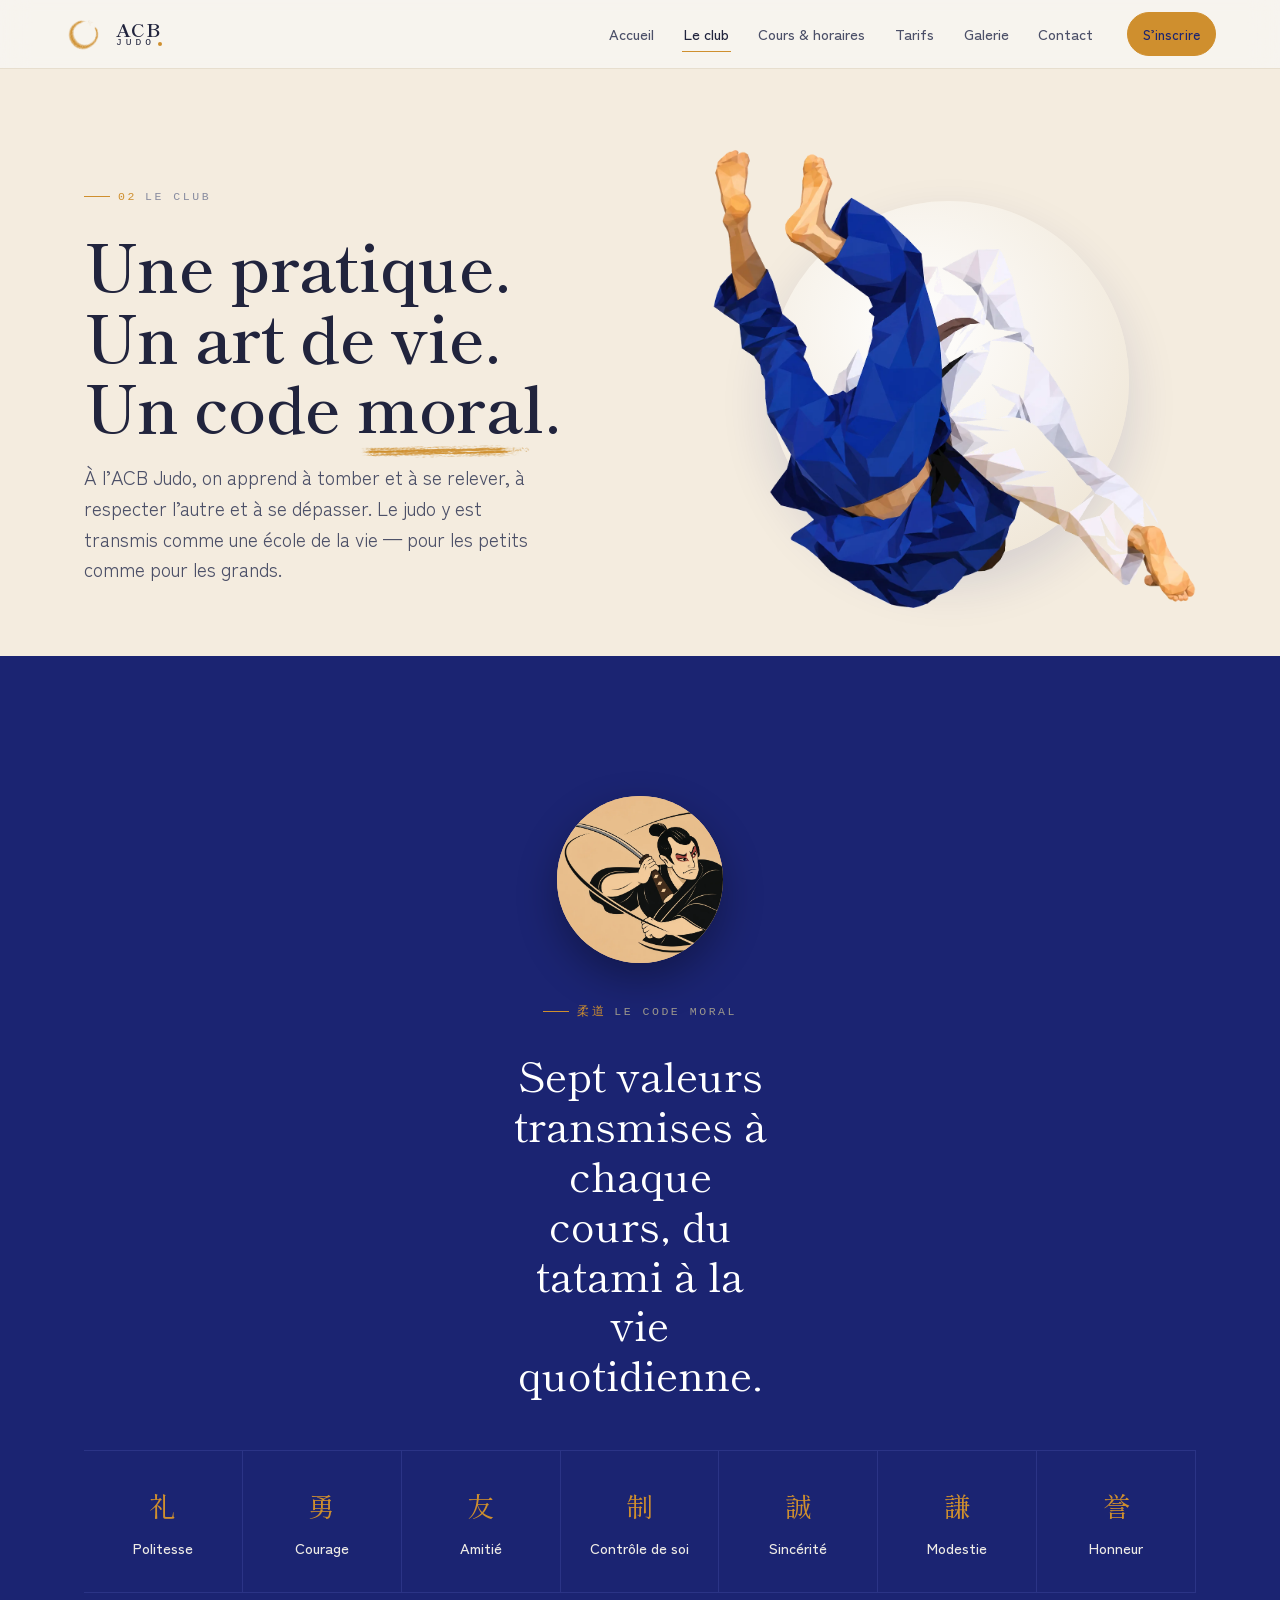
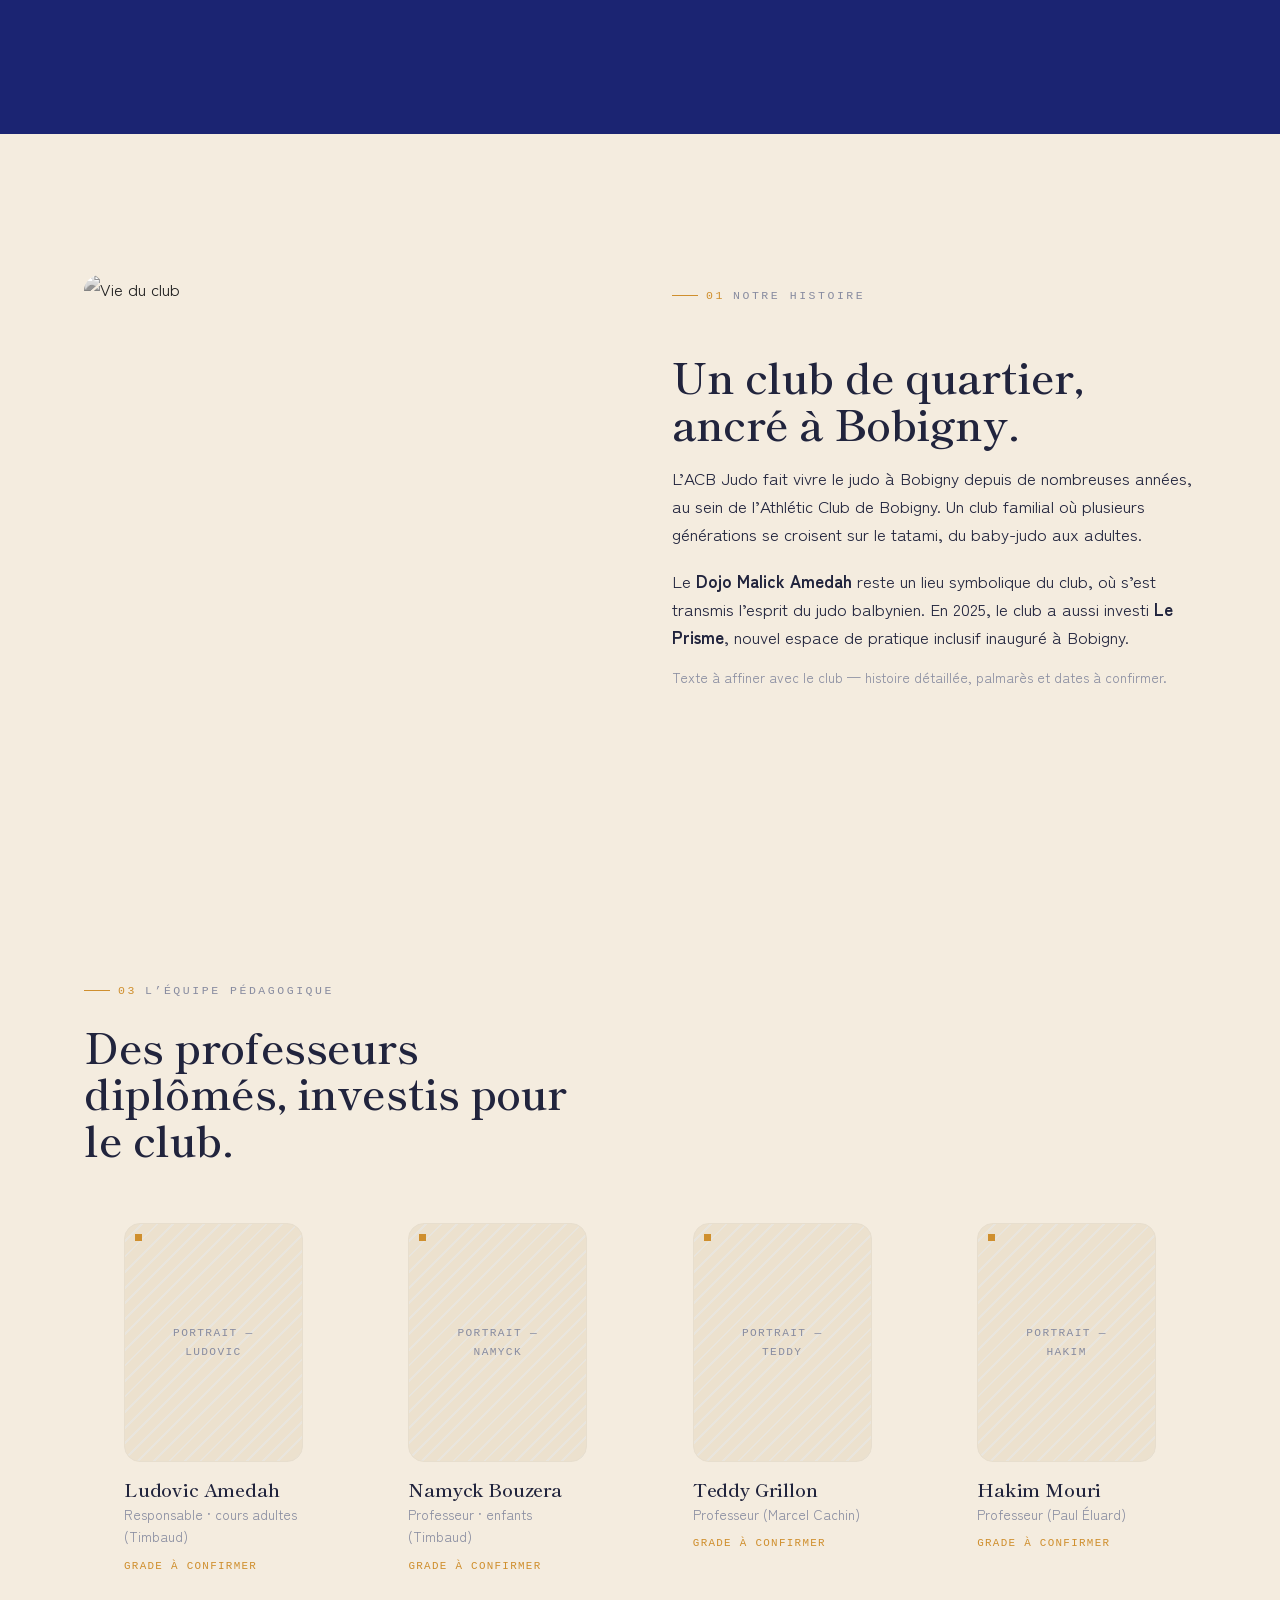
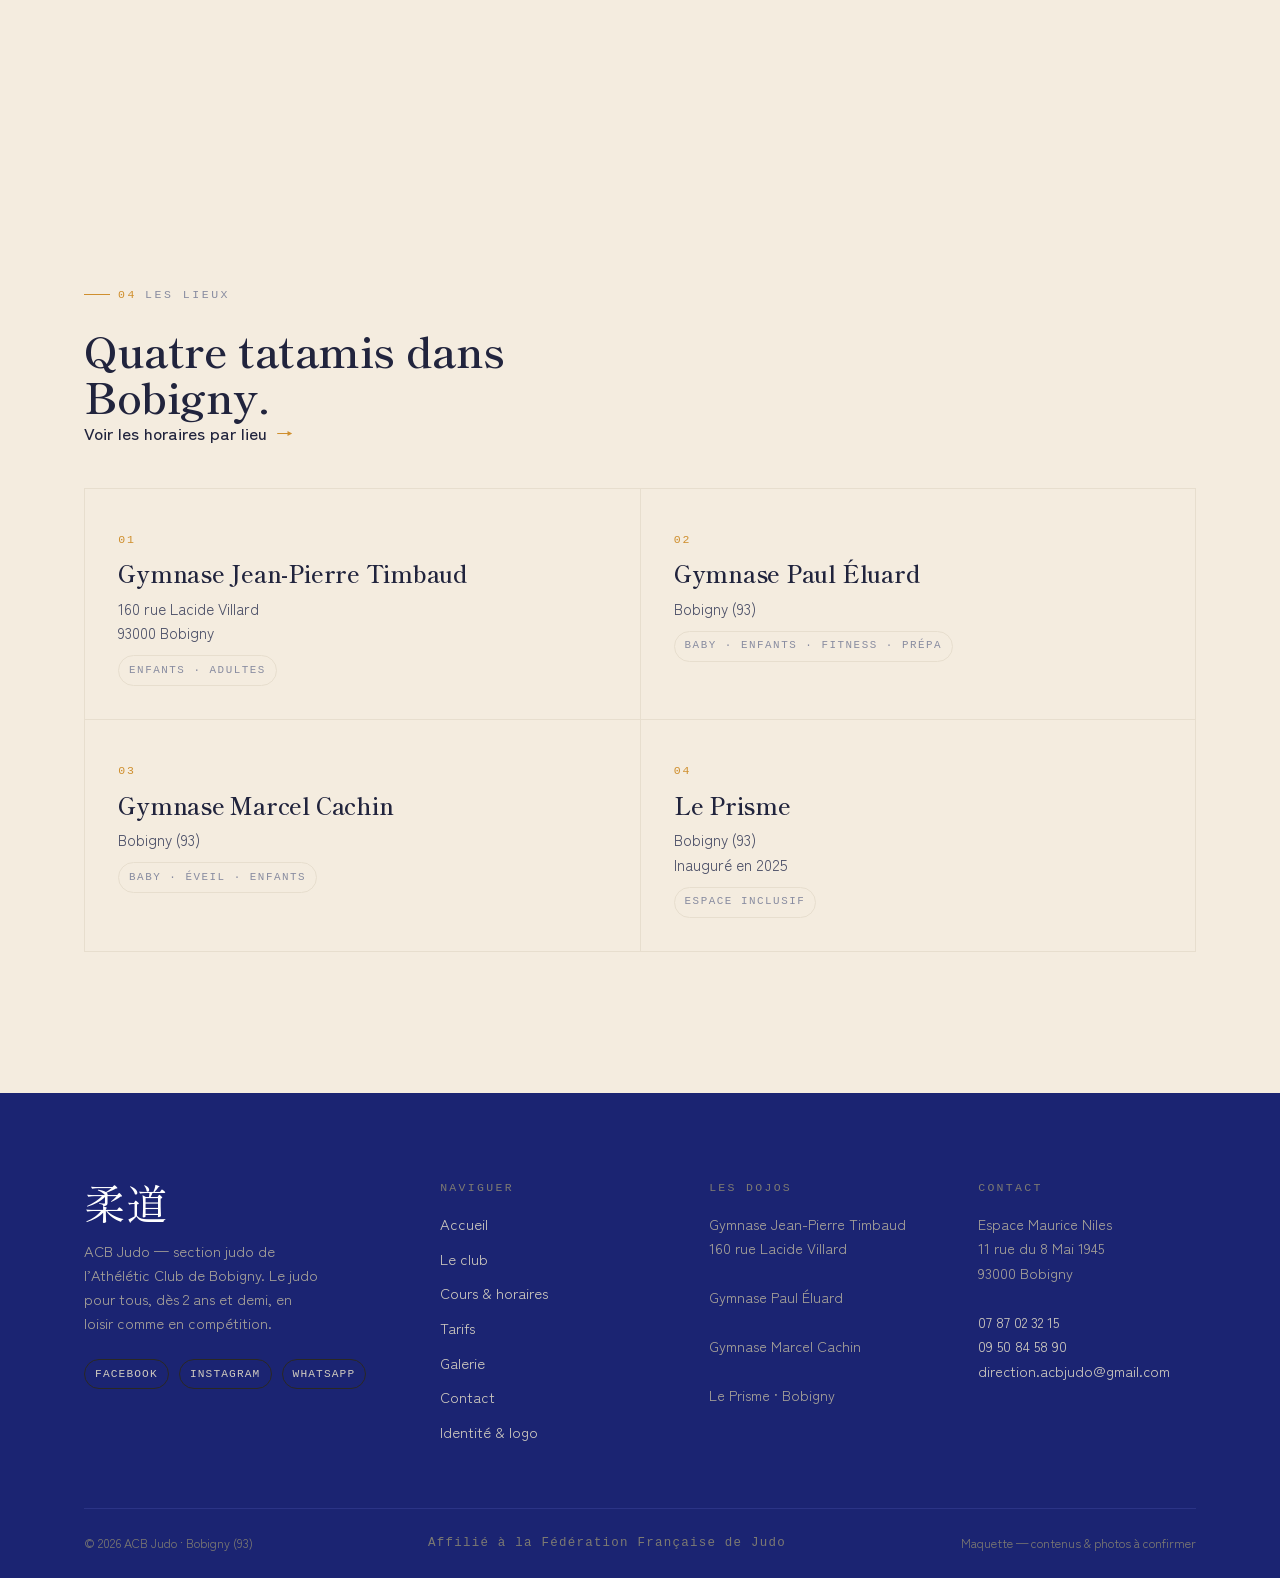
==== club.html @ 2ac94b91 "Fix zone status bar iOS (encoche) : viewport-fit=cover + safe-area insets - viewport-fit=cover sur t" ====
<!DOCTYPE html>
<html lang="fr">
<head>
<meta charset="utf-8">
<meta name="viewport" content="width=device-width, initial-scale=1, viewport-fit=cover">
<title>Le club · ACB Judo</title>
<meta name="description" content="L'ACB Judo : le code moral du judo, l'histoire du club, l'équipe pédagogique et les lieux de pratique à Bobigny.">
<link rel="canonical" href="https://acb-judo.github.io/club.html">
<meta name="robots" content="index,follow">
<meta name="theme-color" content="#f4ecdf">
<link rel="icon" href="favicon.svg" type="image/svg+xml">
<meta property="og:type" content="website">
<meta property="og:site_name" content="ACB Judo">
<meta property="og:locale" content="fr_FR">
<meta property="og:title" content="Le club · ACB Judo">
<meta property="og:description" content="L&#x27;ACB Judo : le code moral du judo, l&#x27;histoire du club, l&#x27;équipe pédagogique et les lieux de pratique à Bobigny.">
<meta property="og:url" content="https://acb-judo.github.io/club.html">
<meta property="og:image" content="https://acb-judo.github.io/og-cover.jpg">
<meta property="og:image:width" content="1200">
<meta property="og:image:height" content="630">
<meta name="twitter:card" content="summary_large_image">
<meta name="twitter:title" content="Le club · ACB Judo">
<meta name="twitter:description" content="L&#x27;ACB Judo : le code moral du judo, l&#x27;histoire du club, l&#x27;équipe pédagogique et les lieux de pratique à Bobigny.">
<meta name="twitter:image" content="https://acb-judo.github.io/og-cover.jpg">
<link rel="stylesheet" href="assets/styles.css">
<style>
.club-hero{ padding-bottom:clamp(18px,3vw,38px); }
.club-hero-inner{ display:grid; grid-template-columns:1.06fr .94fr; gap:clamp(28px,5vw,60px); align-items:center; }
.club-hero-media{ position:relative; display:flex; align-items:center; justify-content:center; min-height:clamp(250px,30vw,400px); }
.club-hero-media .kring2{ position:absolute; width:min(80%,360px); aspect-ratio:1; border-radius:50%; background:radial-gradient(circle at 42% 36%, #fff, var(--paper-deep)); box-shadow:0 22px 50px rgba(27,36,114,.14); }
.club-hero-media img{ position:relative; z-index:1; width:min(112%,540px); height:auto; animation:polyFloat 8s ease-in-out infinite; }
@keyframes polyFloat{ 0%,100%{ transform:translateY(0) rotate(0deg); } 50%{ transform:translateY(-10px) rotate(1.5deg); } }
.histo-img{ width:100%; aspect-ratio:4/3; object-fit:cover; border-radius:var(--r); filter:grayscale(1) contrast(1.04); }
.moral-head{ text-align:center; max-width:30ch; margin:0 auto clamp(34px,4vw,56px); }
.samurai-medal{ display:block; width:clamp(120px,13vw,168px); aspect-ratio:1; margin:0 auto clamp(18px,2.4vw,28px); border-radius:50%; overflow:hidden; background:#e8bd8b; box-shadow:0 16px 40px rgba(0,0,0,.32), inset 0 0 0 1px rgba(255,255,255,.12); }
.samurai-medal img{ width:138%; max-width:138%; height:100%; object-fit:cover; object-position:48% 30%; }
.moral-head .big{ font-family:var(--serif); font-size:clamp(1.6rem,3.4vw,2.6rem); line-height:1.2; }
.histoire{ display:grid; grid-template-columns:1fr 1fr; gap:clamp(30px,5vw,72px); align-items:start; }
.histoire .ph{ aspect-ratio:4/3; }
.lieux{ display:grid; grid-template-columns:repeat(2,1fr); gap:0; border-top:1px solid var(--line); border-left:1px solid var(--line); }
.lieu{ padding:clamp(24px,2.6vw,40px); border-right:1px solid var(--line); border-bottom:1px solid var(--line); }
.lieu .lnum{ font-family:var(--mono); font-size:.72rem; letter-spacing:.16em; color:var(--red); }
.lieu h3{ font-size:1.45rem; margin-top:.5em; }
.lieu address{ font-style:normal; color:var(--ink-2); font-size:.95rem; margin-top:.6em; line-height:1.6; }
.lieu .tag{ margin-top:1em; }
.prof-bio .ph{ aspect-ratio:3/4; }
@media (max-width:760px){ .histoire{ grid-template-columns:1fr; } .lieux{ grid-template-columns:1fr; } .club-hero-inner{ grid-template-columns:1fr; } .club-hero-media{ order:-1; min-height:240px; } }
</style>
</head>
<body data-page="club">

<header class="page-hero club-hero">
  <div class="wrap club-hero-inner">
    <div class="club-hero-copy">
      <span class="label reveal"><span class="num">02</span> Le club</span>
      <h1 class="ttl reveal d1">Une pratique.<br>Un art de vie.<br>Un code <span class="brush-word">moral<img class="ubrush" src="assets/brush-gold.webp" alt="" aria-hidden="true"></span>.</h1>
      <p class="intro lead reveal d2">À l’ACB Judo, on apprend à tomber et à se relever, à respecter l’autre et à se dépasser. Le judo y est transmis comme une école de la vie — pour les petits comme pour les grands.</p>
    </div>
    <div class="club-hero-media reveal d2">
      <span class="kring2"></span>
      <img src="assets/poly-throw.webp" alt="Judokas illustrés — style low-poly">
    </div>
  </div>
</header>

<!-- CODE MORAL -->
<section class="section band-dark">
  <div class="wrap">
    <div class="moral-head reveal">
      <span class="samurai-medal" aria-hidden="true"><img src="assets/samurai.webp" alt=""></span>
      <span class="label" style="color:#9b968c;justify-content:center"><span class="num">柔道</span> Le code moral</span>
      <p class="big" style="margin-top:.7em;color:#fff">Sept valeurs transmises à chaque cours, du tatami à la vie quotidienne.</p>
    </div>
    <div class="moral reveal d1" style="border-color:#2b3486">
      <div class="m" style="border-color:#2b3486"><div class="jp">礼</div><div class="fr" style="color:#efece6">Politesse</div></div>
      <div class="m" style="border-color:#2b3486"><div class="jp">勇</div><div class="fr" style="color:#efece6">Courage</div></div>
      <div class="m" style="border-color:#2b3486"><div class="jp">友</div><div class="fr" style="color:#efece6">Amitié</div></div>
      <div class="m" style="border-color:#2b3486"><div class="jp">制</div><div class="fr" style="color:#efece6">Contrôle de soi</div></div>
      <div class="m" style="border-color:#2b3486"><div class="jp">誠</div><div class="fr" style="color:#efece6">Sincérité</div></div>
      <div class="m" style="border-color:#2b3486"><div class="jp">謙</div><div class="fr" style="color:#efece6">Modestie</div></div>
      <div class="m" style="border-color:#2b3486"><div class="jp">誉</div><div class="fr" style="color:#efece6">Honneur</div></div>
    </div>
  </div>
</section>

<!-- HISTOIRE -->
<section class="section wrap">
  <div class="histoire">
    <figure class="reveal" style="margin:0">
      <img class="histo-img" src="https://loremflickr.com/820/620/judo,dojo/all?lock=71" alt="Vie du club">
    </figure>
    <div class="flow reveal d1">
      <span class="label"><span class="num">01</span> Notre histoire</span>
      <h2 class="h2" style="max-width:18ch">Un club de quartier, ancré à Bobigny.</h2>
      <p>L’ACB Judo fait vivre le judo à Bobigny depuis de nombreuses années, au sein de l’Athlétic Club de Bobigny. Un club familial où plusieurs générations se croisent sur le tatami, du baby-judo aux adultes.</p>
      <p>Le <strong>Dojo Malick Amedah</strong> reste un lieu symbolique du club, où s’est transmis l’esprit du judo balbynien. En 2025, le club a aussi investi <strong>Le Prisme</strong>, nouvel espace de pratique inclusif inauguré à Bobigny.</p>
      <p class="muted small">Texte à affiner avec le club — histoire détaillée, palmarès et dates à confirmer.</p>
    </div>
  </div>
</section>

<!-- ÉQUIPE -->
<section class="section wrap" id="equipe">
  <div class="sec-head reveal" style="margin-bottom:clamp(28px,3.5vw,48px)">
    <div>
      <span class="label"><span class="num">03</span> L’équipe pédagogique</span>
      <h2 class="h2" style="margin-top:.5em;max-width:20ch">Des professeurs diplômés, investis pour le club.</h2>
    </div>
  </div>
  <div class="profs reveal d1">
    <figure class="card-prof prof-bio"><div class="ph" data-label="Portrait — Ludovic"><span class="tick"></span></div><h3>Ludovic Amedah</h3><div class="role">Responsable · cours adultes (Timbaud)</div><span class="grade">Grade à confirmer</span></figure>
    <figure class="card-prof prof-bio"><div class="ph" data-label="Portrait — Namyck"><span class="tick"></span></div><h3>Namyck Bouzera</h3><div class="role">Professeur · enfants (Timbaud)</div><span class="grade">Grade à confirmer</span></figure>
    <figure class="card-prof prof-bio"><div class="ph" data-label="Portrait — Teddy"><span class="tick"></span></div><h3>Teddy Grillon</h3><div class="role">Professeur (Marcel Cachin)</div><span class="grade">Grade à confirmer</span></figure>
    <figure class="card-prof prof-bio"><div class="ph" data-label="Portrait — Hakim"><span class="tick"></span></div><h3>Hakim Mouri</h3><div class="role">Professeur (Paul Éluard)</div><span class="grade">Grade à confirmer</span></figure>
  </div>
</section>

<!-- LIEUX -->
<section class="section wrap">
  <div class="sec-head reveal" style="margin-bottom:clamp(26px,3vw,42px)">
    <div>
      <span class="label"><span class="num">04</span> Les lieux</span>
      <h2 class="h2" style="margin-top:.5em;max-width:18ch">Quatre tatamis dans Bobigny.</h2>
    </div>
    <a class="tlink" href="cours.html">Voir les horaires par lieu <span class="arw">→</span></a>
  </div>
  <div class="lieux reveal d1">
    <div class="lieu"><span class="lnum">01</span><h3>Gymnase Jean-Pierre Timbaud</h3><address>160 rue Lacide Villard<br>93000 Bobigny</address><span class="tag">Enfants · Adultes</span></div>
    <div class="lieu"><span class="lnum">02</span><h3>Gymnase Paul Éluard</h3><address>Bobigny (93)</address><span class="tag">Baby · Enfants · Fitness · Prépa</span></div>
    <div class="lieu"><span class="lnum">03</span><h3>Gymnase Marcel Cachin</h3><address>Bobigny (93)</address><span class="tag">Baby · Éveil · Enfants</span></div>
    <div class="lieu"><span class="lnum">04</span><h3>Le Prisme</h3><address>Bobigny (93)<br>Inauguré en 2025</address><span class="tag">Espace inclusif</span></div>
  </div>
</section>

<script src="assets/site.js"></script>
</body>
</html>
---- assets/styles.css ----
/* =========================================================================
   ACB JUDO — Design System
   Minimalisme japonais · blanc dominant · encre sumi · rouge hinomaru
   ========================================================================= */

/* ---- Fonts ---- */
@import url('https://fonts.googleapis.com/css2?family=Shippori+Mincho:wght@500;600;700;800&family=Zen+Kaku+Gothic+New:wght@300;400;500;700&display=swap');

/* ---- Tokens ---- */
:root{
  /* ink / paper */
  --paper:        #f4ecdf;   /* crème chaud, fond dominant */
  --paper-pure:   #fffdf8;
  --paper-deep:   #ece1ce;   /* panneaux discrets */
  --ink:          #21243d;   /* encre bleu-nuit, texte & titres */
  --ink-2:        #4c5068;   /* texte secondaire */
  --ink-3:        #888ca0;   /* tertiaire / légendes */
  --line:         #e7dece;   /* filets */
  --line-soft:    #f0e8da;

  /* accent — ambre / or (façon kintsugi) */
  --red:          #cf8f2e;
  --red-deep:     #ab7220;
  --red-wash:     #f4e7cf;

  /* bleu ACB pour les sections sombres */
  --night:        #1b2472;
  --night-2:      #232c82;

  /* type */
  --serif: 'Shippori Mincho', 'Noto Serif JP', Georgia, serif;
  --sans:  'Zen Kaku Gothic New', system-ui, -apple-system, sans-serif;
  --mono:  ui-monospace, 'SFMono-Regular', 'Menlo', monospace;

  /* rhythm */
  --maxw: 1240px;
  --gut: clamp(20px, 5vw, 64px);
  --section-y: clamp(72px, 11vw, 160px);

  --ease: cubic-bezier(.22,.61,.36,1);
  --bounce: cubic-bezier(.34,1.56,.64,1);
  --r-sm:10px; --r:16px; --r-lg:26px;
  --gold:#c98a2e; --gold-deep:#a86f1e; --gold-wash:#f4e8d4;
}

/* ---- Reset ---- */
*,*::before,*::after{ box-sizing:border-box; }
html{ -webkit-text-size-adjust:100%; scroll-behavior:smooth; }
body{
  margin:0;
  background:var(--paper);
  color:var(--ink);
  font-family:var(--sans);
  font-weight:400;
  font-size:17px;
  line-height:1.65;
  -webkit-font-smoothing:antialiased;
  text-rendering:optimizeLegibility;
  overflow-x:hidden;
}
img{ display:block; max-width:100%; }
a{ color:inherit; text-decoration:none; }
button{ font-family:inherit; }
h1,h2,h3,h4{ margin:0; font-family:var(--serif); font-weight:600; line-height:1.08; letter-spacing:-.01em; }
p{ margin:0; text-wrap:pretty; }
::selection{ background:var(--red); color:#fff; }

/* ---- Layout helpers ---- */
.wrap{ max-width:var(--maxw); margin:0 auto; padding-inline:var(--gut); }
.wrap-wide{ max-width:1480px; margin:0 auto; padding-inline:var(--gut); }
.section{ padding-block:var(--section-y); }
.grid{ display:grid; gap:clamp(20px,3vw,40px); }
.flow > * + *{ margin-top:1.1em; }
.center{ text-align:center; }

/* ---- Type scale ---- */
.display{ font-size:clamp(2.6rem,6vw,5.3rem); font-weight:600; line-height:1.04; letter-spacing:-.02em; }
.h1{ font-size:clamp(2rem,4.6vw,3.6rem); }
.h2{ font-size:clamp(1.7rem,3.4vw,2.7rem); }
.h3{ font-size:clamp(1.25rem,2vw,1.6rem); }
.lead{ font-size:clamp(1.05rem,1.5vw,1.3rem); line-height:1.6; color:var(--ink-2); }
.small{ font-size:.85rem; }
.muted{ color:var(--ink-3); }

/* section label : « 01 — Intitulé » + filet rouge */
.label{
  display:inline-flex; align-items:center; gap:.7em;
  font-family:var(--mono); font-size:.72rem; letter-spacing:.22em;
  text-transform:uppercase; color:var(--ink-3); font-weight:500;
}
.label .num{ color:var(--red); }
.label::before{ content:""; width:26px; height:1px; background:var(--red); display:inline-block; }

.kanji{ font-family:var(--serif); }

/* ---- Buttons ---- */
.btn{
  --bg:var(--ink); --fg:#fff; --bd:var(--ink);
  display:inline-flex; align-items:center; justify-content:center; gap:.6em;
  padding:.92em 1.7em; min-height:52px;
  font-family:var(--sans); font-weight:500; font-size:.95rem; letter-spacing:.01em;
  background:var(--bg); color:var(--fg); border:1px solid var(--bd);
  border-radius:100px; cursor:pointer; position:relative; overflow:hidden;
  transition:background .35s var(--ease), color .35s var(--ease), border-color .35s var(--ease), transform .2s var(--ease);
}
.btn .arw{ transition:transform .35s var(--ease); }
.btn:hover .arw{ transform:translateX(4px); }
.btn:active{ transform:translateY(1px); }
.btn:hover{ transform:translateY(-2px); }
.btn-gold{ --bg:var(--gold); --fg:var(--night); --bd:var(--gold); }
.btn-gold:hover{ --bg:var(--gold-deep); --bd:var(--gold-deep); }
.btn-red{ --bg:var(--red); --fg:var(--night); --bd:var(--red); }
.btn-red:hover{ --bg:var(--red-deep); --bd:var(--red-deep); }
.btn-dark:hover{ --bg:#000; --bd:#000; }
.btn-ghost{ --bg:transparent; --fg:var(--ink); --bd:var(--line); }
.btn-ghost:hover{ --bg:var(--ink); --fg:#fff; --bd:var(--ink); }
.btn-sm{ min-height:44px; padding:.6em 1.1em; font-size:.85rem; }

/* text link with red underline grow */
.tlink{
  display:inline-flex; align-items:center; gap:.5em;
  font-weight:500; position:relative; padding-bottom:2px;
}
.tlink::after{ content:""; position:absolute; left:0; bottom:0; height:1px; width:100%;
  background:var(--red); transform:scaleX(0); transform-origin:left; transition:transform .4s var(--ease); }
.tlink:hover::after{ transform:scaleX(1); }
.tlink .arw{ color:var(--red); transition:transform .35s var(--ease); }
.tlink:hover .arw{ transform:translateX(4px); }

/* ============================ HEADER / NAV ============================ */
.site-header{
  position:fixed; inset:0 0 auto 0; z-index:60;
  display:flex; align-items:center; justify-content:space-between;
  padding:calc(18px + env(safe-area-inset-top, 0px)) calc(var(--gut) + env(safe-area-inset-right, 0px)) 18px calc(var(--gut) + env(safe-area-inset-left, 0px));
  transition:background .4s var(--ease), box-shadow .4s var(--ease), padding .4s var(--ease);
}
.site-header.solid{
  background:rgba(247,245,241,.86); backdrop-filter:blur(14px) saturate(1.2);
  box-shadow:0 1px 0 var(--line);
  padding-top:calc(12px + env(safe-area-inset-top, 0px)); padding-bottom:12px;
}
.brand{ display:flex; align-items:center; gap:12px; z-index:2; }
.brand svg{ display:block; }
.nav{ display:flex; align-items:center; gap:clamp(14px,2vw,30px); }
.nav a.navlink{
  font-size:.92rem; font-weight:500; color:var(--ink-2); position:relative; padding:6px 2px; white-space:nowrap;
  transition:color .3s var(--ease);
}
.nav a.navlink::after{ content:""; position:absolute; left:0; bottom:0; height:1px; width:100%;
  background:var(--red); transform:scaleX(0); transform-origin:left; transition:transform .35s var(--ease); }
.nav a.navlink:hover{ color:var(--ink); }
.nav a.navlink:hover::after,.nav a.navlink.active::after{ transform:scaleX(1); }
.nav a.navlink.active{ color:var(--ink); }

.nav-cta{ margin-left:6px; }
.burger{ display:none; width:46px; height:46px; border:1px solid var(--line); background:var(--paper-pure);
  align-items:center; justify-content:center; cursor:pointer; }
.burger span{ display:block; width:20px; height:1.5px; background:var(--ink); position:relative; }
.burger span::before,.burger span::after{ content:""; position:absolute; left:0; width:20px; height:1.5px; background:var(--ink);
  transition:transform .3s var(--ease), top .3s var(--ease); }
.burger span::before{ top:-6px; } .burger span::after{ top:6px; }

/* mobile overlay menu */
.mobile-menu{
  position:fixed; inset:0; z-index:55; background:var(--paper);
  display:flex; flex-direction:column; justify-content:center;
  padding:calc(var(--gut) + env(safe-area-inset-top, 0px)) calc(var(--gut) + env(safe-area-inset-right, 0px)) calc(var(--gut) + env(safe-area-inset-bottom, 0px)) calc(var(--gut) + env(safe-area-inset-left, 0px));
  transform:translateY(-100%); transition:transform .5s var(--ease); visibility:hidden;
}
.mobile-menu.open{ transform:translateY(0); visibility:visible; }
.mobile-menu a{ font-family:var(--serif); font-size:clamp(1.8rem,8vw,2.6rem); color:var(--ink);
  padding:.18em 0; border-bottom:1px solid var(--line); display:flex; justify-content:space-between; align-items:center; }
.mobile-menu a .idx{ font-family:var(--mono); font-size:.8rem; color:var(--ink-3); }
.mobile-menu a:hover{ color:var(--red); }

/* ============================ HERO ============================ */
.hero{ position:relative; min-height:100svh; display:flex; align-items:center; padding-top:clamp(110px,15vh,150px); padding-bottom:clamp(64px,9vh,104px); overflow:hidden; }
.hero-watermark{
  position:absolute; right:-2%; top:8%; font-family:var(--serif); font-weight:700;
  font-size:min(46vw,720px); line-height:.8; color:var(--ink); opacity:.05; pointer-events:none; user-select:none;
  letter-spacing:-.05em; opacity:.04;
}
.eyebrow-jp{ font-family:var(--serif); color:var(--red); letter-spacing:.1em; }

/* ============================ STATS BAND ============================ */
.stats{ display:grid; grid-template-columns:repeat(4,1fr); border-block:1px solid var(--line); }
.stat{ padding:clamp(22px,3vw,40px) clamp(14px,2vw,28px); border-right:1px solid var(--line); }
.stat:last-child{ border-right:0; }
.stat .v{ font-family:var(--serif); font-size:clamp(1.5rem,2.6vw,2.3rem); font-weight:600; line-height:1; }
.stat .v .u{ color:var(--red); }
.stat .k{ margin-top:.5em; font-size:.82rem; color:var(--ink-3); letter-spacing:.02em; }

/* ============================ CARDS — COURS ============================ */
.cours-grid{ display:grid; grid-template-columns:repeat(3,1fr); gap:0; border-top:1px solid var(--line); border-left:1px solid var(--line); }
.card-cours{
  position:relative; padding:clamp(24px,2.4vw,38px); border-right:1px solid var(--line); border-bottom:1px solid var(--line);
  background:var(--paper); transition:background .4s var(--ease); min-height:240px; display:flex; flex-direction:column;
}
.card-cours:hover{ background:var(--paper-pure); }
.card-cours .cnum{ font-family:var(--mono); font-size:.74rem; color:var(--ink-3); letter-spacing:.18em; }
.card-cours h3{ margin-top:auto; font-size:1.5rem; }
.card-cours .age{ margin-top:.5em; font-family:var(--mono); font-size:.72rem; letter-spacing:.14em; text-transform:uppercase; color:var(--red); }
.card-cours .desc{ margin-top:.9em; font-size:.92rem; color:var(--ink-2); }
.card-cours .corner{ position:absolute; top:clamp(24px,2.4vw,38px); right:clamp(24px,2.4vw,38px); width:8px; height:8px; background:var(--red); opacity:0; transform:scale(.4); transition:.4s var(--ease); }
.card-cours:hover .corner{ opacity:1; transform:scale(1); }

/* ============================ CARDS — PROF ============================ */
.profs{ display:grid; grid-template-columns:repeat(4,1fr); gap:clamp(16px,2vw,28px); }
.card-prof figure{ margin:0; }
.card-prof .ph{ aspect-ratio:3/4; }
.card-prof h3{ margin-top:1em; font-size:1.15rem; }
.card-prof .role{ margin-top:.2em; font-size:.85rem; color:var(--ink-3); }
.card-prof .grade{ display:inline-block; margin-top:.5em; font-family:var(--mono); font-size:.68rem; letter-spacing:.12em; text-transform:uppercase; color:var(--red); }

/* ============================ PLACEHOLDER IMAGE ============================ */
.ph{
  position:relative; width:100%; border-radius:var(--r); background:
    repeating-linear-gradient(135deg, #e9e5dd 0 2px, transparent 2px 11px), var(--paper-deep);
  display:flex; align-items:center; justify-content:center; overflow:hidden; color:var(--ink-3);
  border:1px solid var(--line);
}
.ph::after{ content:attr(data-label); font-family:var(--mono); font-size:.7rem; letter-spacing:.12em;
  text-transform:uppercase; color:var(--ink-3); text-align:center; padding:1em; max-width:80%; }
.ph .tick{ position:absolute; top:10px; left:10px; width:7px; height:7px; background:var(--red); }
.ph.dark{ background:repeating-linear-gradient(135deg,#232c82 0 2px,transparent 2px 11px), var(--night); color:#6b675f; border-color:#2b3486; }

/* ============================ INSCRIPTION (dark) ============================ */
.band-dark{ background:var(--night); color:#efece6; }
.band-dark .label{ color:#9b968c; }
.band-dark h2{ color:#fff; }
.band-dark .lead{ color:#bdb8ac; }
.pieces{ display:grid; grid-template-columns:repeat(3,1fr); gap:1px; background:#2b3486; border:1px solid #2b3486; }
.pieces .pc{ background:var(--night); padding:clamp(20px,2.4vw,32px); }
.pieces .pc .pn{ font-family:var(--mono); color:var(--red); font-size:.8rem; }
.pieces .pc h4{ font-family:var(--serif); font-size:1.15rem; margin-top:.6em; color:#fff; }
.pieces .pc p{ margin-top:.4em; color:#a8a399; font-size:.9rem; }

/* ============================ ENSŌ / MOTIFS ============================ */
.enso{ display:inline-block; }
.brush{ height:14px; }

/* code moral list */
.moral{ display:grid; grid-template-columns:repeat(auto-fit,minmax(150px,1fr)); border-top:1px solid var(--line); }
.moral .m{ padding:clamp(22px,2.5vw,36px) 8px; border-bottom:1px solid var(--line); border-right:1px solid var(--line); text-align:center; transition:background .4s var(--ease); }
.moral .m:hover{ background:var(--paper-pure); }
.moral .m .jp{ font-family:var(--serif); font-size:1.7rem; color:var(--red); }
.moral .m .fr{ margin-top:.5em; font-size:.92rem; font-weight:500; }

/* ============================ FOOTER ============================ */
.site-footer{ background:var(--night); color:#cfcabf; padding-top:clamp(56px,7vw,96px); }
.site-footer a{ color:#cfcabf; }
.site-footer a:hover{ color:#fff; }
.footer-top{ display:grid; grid-template-columns:1.4fr 1fr 1fr 1fr; gap:clamp(28px,4vw,56px); padding-bottom:clamp(40px,5vw,72px); border-bottom:1px solid #2b3486; }
.footer-col h4{ font-family:var(--mono); font-weight:500; font-size:.72rem; letter-spacing:.2em; text-transform:uppercase; color:#7d7a72; }
.footer-col ul{ list-style:none; margin:1.2em 0 0; padding:0; display:flex; flex-direction:column; gap:.7em; font-size:.92rem; }
.footer-col address{ font-style:normal; font-size:.9rem; line-height:1.7; color:#a8a399; margin-top:1.2em; }
.footer-brand .kx{ font-family:var(--serif); font-size:2.6rem; color:#fff; line-height:1; }
.footer-brand p{ margin-top:1em; color:#a8a399; font-size:.92rem; max-width:30ch; }
.footer-bottom{ display:flex; justify-content:space-between; align-items:center; flex-wrap:wrap; gap:14px; padding-block:24px; font-size:.78rem; color:#7d7a72; }
.footer-bottom .ffj{ font-family:var(--mono); letter-spacing:.1em; }

/* ============================ SCROLL REVEAL ============================ */
.reveal{ opacity:0; transform:translateY(22px); transition:opacity 1s var(--ease), transform 1s var(--ease); }
.reveal.in{ opacity:1; transform:none; }
/* safety: snaps content visible in environments where CSS transitions are frozen (offscreen iframes) */
.reveal.shown{ opacity:1 !important; transform:none !important; transition:none !important; }
.reveal.d1{ transition-delay:.08s; } .reveal.d2{ transition-delay:.16s; } .reveal.d3{ transition-delay:.24s; } .reveal.d4{ transition-delay:.32s; }
@media (prefers-reduced-motion:reduce){ .reveal{ opacity:1; transform:none; transition:none; } html{ scroll-behavior:auto; } }

/* ============================ SUBPAGE HEADER ============================ */
.page-hero{ padding-top:clamp(118px,16vh,180px); padding-bottom:clamp(34px,5vw,64px); position:relative; }
.page-hero .ttl{ font-size:clamp(2.2rem,5.4vw,4.1rem); margin-top:.34em; max-width:16ch; }
.page-hero .intro{ margin-top:1.1em; max-width:52ch; }
.page-hero.with-line{ border-bottom:1px solid var(--line); }
/* shared textured brush underline (used on page titles) */
.brush-word{ position:relative; white-space:nowrap; }
.ttl .ubrush{ position:absolute; left:-4%; bottom:-.2em; width:108%; height:.42em; pointer-events:none; display:block; }

/* ============================ TARIF CARDS ============================ */
.tarifs{ display:grid; grid-template-columns:repeat(4,1fr); border-top:1px solid var(--line); border-left:1px solid var(--line); }
.tcard{ padding:clamp(26px,2.6vw,40px); border-right:1px solid var(--line); border-bottom:1px solid var(--line); display:flex; flex-direction:column; position:relative; transition:background .4s var(--ease); }
.tcard:hover{ background:var(--paper-pure); }
.tcard .tname{ font-family:var(--mono); font-size:.72rem; letter-spacing:.16em; text-transform:uppercase; color:var(--red); }
.tcard .tage{ font-family:var(--serif); font-size:1.35rem; font-weight:600; margin-top:.5em; }
.tcard .tprice{ font-family:var(--serif); font-size:clamp(2.4rem,3.6vw,3.3rem); font-weight:600; line-height:1; margin-top:.55em; }
.tcard .tprice .cur{ color:var(--red); font-size:.42em; vertical-align:super; margin-left:.1em; }
.tcard .tper{ margin-top:.7em; font-size:.82rem; color:var(--ink-3); }

/* ============================ STEPS ============================ */
.steps{ display:grid; grid-template-columns:repeat(3,1fr); gap:clamp(20px,3vw,40px); counter-reset:step; }
.step{ border-top:2px solid var(--ink); padding-top:1.1em; }
.step .sn{ font-family:var(--mono); font-size:.78rem; letter-spacing:.14em; color:var(--red); }
.step h4{ font-family:var(--serif); font-size:1.25rem; margin-top:.5em; }
.step p{ margin-top:.5em; color:var(--ink-2); font-size:.95rem; }

/* ============================ GALLERY ============================ */
.gallery{ columns:3; column-gap:clamp(14px,1.6vw,22px); }
.gallery .gitem{ break-inside:avoid; margin-bottom:clamp(14px,1.6vw,22px); }
.gallery .gitem .ph{ width:100%; }
.gallery .gitem figcaption{ margin-top:.5em; font-family:var(--mono); font-size:.66rem; letter-spacing:.1em; text-transform:uppercase; color:var(--ink-3); }
@media (max-width:860px){ .gallery{ columns:2; } .steps{ grid-template-columns:1fr; gap:24px; } .tarifs{ grid-template-columns:1fr 1fr; } }
@media (max-width:520px){ .gallery{ columns:1; } .tarifs{ grid-template-columns:1fr; } }

/* ============================ NEWS ============================ */
.news{ border-top:1px solid var(--line); }
.news-item{ display:grid; grid-template-columns:140px 1fr auto; gap:clamp(16px,3vw,40px); align-items:baseline; padding:clamp(22px,3vw,34px) 0; border-bottom:1px solid var(--line); transition:padding-left .35s var(--ease); }
.news-item:hover{ padding-left:10px; }
.news-item .nd{ font-family:var(--mono); font-size:.76rem; letter-spacing:.06em; color:var(--ink-3); }
.news-item h3{ font-size:1.35rem; }
.news-item .nx{ margin-top:.4em; color:var(--ink-2); font-size:.95rem; max-width:54ch; }
.news-item .ntag{ font-family:var(--mono); font-size:.66rem; letter-spacing:.12em; text-transform:uppercase; color:var(--red); white-space:nowrap; }
@media (max-width:680px){ .news-item{ grid-template-columns:1fr; gap:.6em; } }

/* ============================ CONTACT ============================ */
.contact-grid{ display:grid; grid-template-columns:1fr 1fr; gap:clamp(32px,5vw,72px); }
.field{ display:flex; flex-direction:column; gap:.5em; margin-bottom:1.1em; }
.field label{ font-family:var(--mono); font-size:.7rem; letter-spacing:.14em; text-transform:uppercase; color:var(--ink-3); }
.field input,.field textarea{ font-family:var(--sans); font-size:1rem; color:var(--ink); background:var(--paper-pure); border:1px solid var(--line); padding:.8em 1em; border-radius:12px; transition:border-color .25s var(--ease); }
.field input:focus,.field textarea:focus{ outline:none; border-color:var(--red); }
.field textarea{ resize:vertical; min-height:130px; }
.form-ok{ background:var(--red-wash); border:1px solid var(--red); color:var(--red-deep); padding:1em 1.2em; font-size:.95rem; }
.place-item{ padding:clamp(20px,2.4vw,30px) 0; border-bottom:1px solid var(--line); }
.place-item:first-child{ border-top:1px solid var(--line); }
.place-item h4{ font-family:var(--serif); font-size:1.2rem; display:flex; align-items:center; gap:10px; }
.place-item address{ font-style:normal; color:var(--ink-2); font-size:.95rem; margin-top:.4em; line-height:1.6; }
@media (max-width:760px){ .contact-grid{ grid-template-columns:1fr; } }

/* ============================ UTIL ============================ */
.hr{ height:1px; background:var(--line); border:0; }
.tag{ display:inline-flex; align-items:center; gap:.4em; font-family:var(--mono); font-size:.68rem; letter-spacing:.14em; text-transform:uppercase; color:var(--ink-3); border:1px solid var(--line); padding:.5em .9em; border-radius:100px; }
.pill{ display:inline-block; padding:.4em .9em; font-family:var(--mono); font-size:.7rem; letter-spacing:.1em; text-transform:uppercase; border:1px solid var(--line); color:var(--ink-2); border-radius:100px; }

/* ============================ LOGO LOCKUP ============================ */
.brand{ --logo-ink:var(--ink); }
.brand .logo-mark{ width:40px; height:40px; flex:0 0 auto; }
.brand .logo-mark svg{ width:100%; height:100%; }
.brand .logo-word{ display:flex; flex-direction:column; line-height:.92; }
.brand .lw-1{ font-family:var(--serif); font-weight:700; font-size:1.18rem; letter-spacing:.02em; color:var(--logo-ink); }
.brand .lw-2{ display:flex; align-items:center; gap:.28em; font-family:var(--mono); font-size:.6rem; letter-spacing:.42em; text-transform:uppercase; color:var(--logo-ink); margin-top:2px; }
.brand .lw-2 .dot{ width:4px; height:4px; background:var(--red); border-radius:50%; }
/* dark hero: transparent header gets a light treatment */
body[data-hero-dark] .site-header:not(.solid) .brand.on-hero{ --logo-ink:#fff; }
body[data-hero-dark] .site-header:not(.solid) .brand.on-hero .lw-2{ color:#e7e3da; }
body[data-hero-dark] .site-header:not(.solid) .nav a.navlink{ color:rgba(255,255,255,.82); }
body[data-hero-dark] .site-header:not(.solid) .nav a.navlink:hover,
body[data-hero-dark] .site-header:not(.solid) .nav a.navlink.active{ color:#fff; }
body[data-hero-dark] .site-header:not(.solid) .burger{ background:transparent; border-color:rgba(255,255,255,.45); }
body[data-hero-dark] .site-header:not(.solid) .burger span,
body[data-hero-dark] .site-header:not(.solid) .burger span::before,
body[data-hero-dark] .site-header:not(.solid) .burger span::after{ background:#fff; }

/* ============================ RESPONSIVE ============================ */
@media (max-width:1024px){
  .footer-top{ grid-template-columns:1fr 1fr; }
  .cours-grid{ grid-template-columns:repeat(2,1fr); }
  .profs{ grid-template-columns:repeat(2,1fr); }
}
@media (max-width:760px){
  body{ font-size:16px; }
  .nav{ display:none; }
  .nav-cta.desktop{ display:none; }
  .burger{ display:flex; }
  .stats{ grid-template-columns:repeat(2,1fr); }
  .stat:nth-child(2){ border-right:0; } .stat:nth-child(1),.stat:nth-child(2){ border-bottom:1px solid var(--line); }
  .cours-grid{ grid-template-columns:1fr; }
  .profs{ grid-template-columns:repeat(2,1fr); }
  .pieces{ grid-template-columns:1fr; }
  .footer-top{ grid-template-columns:1fr 1fr; }
  .footer-brand{ grid-column:1/-1; }
}
@media (max-width:460px){
  .profs{ grid-template-columns:1fr; }
  .footer-top{ grid-template-columns:1fr; }
}
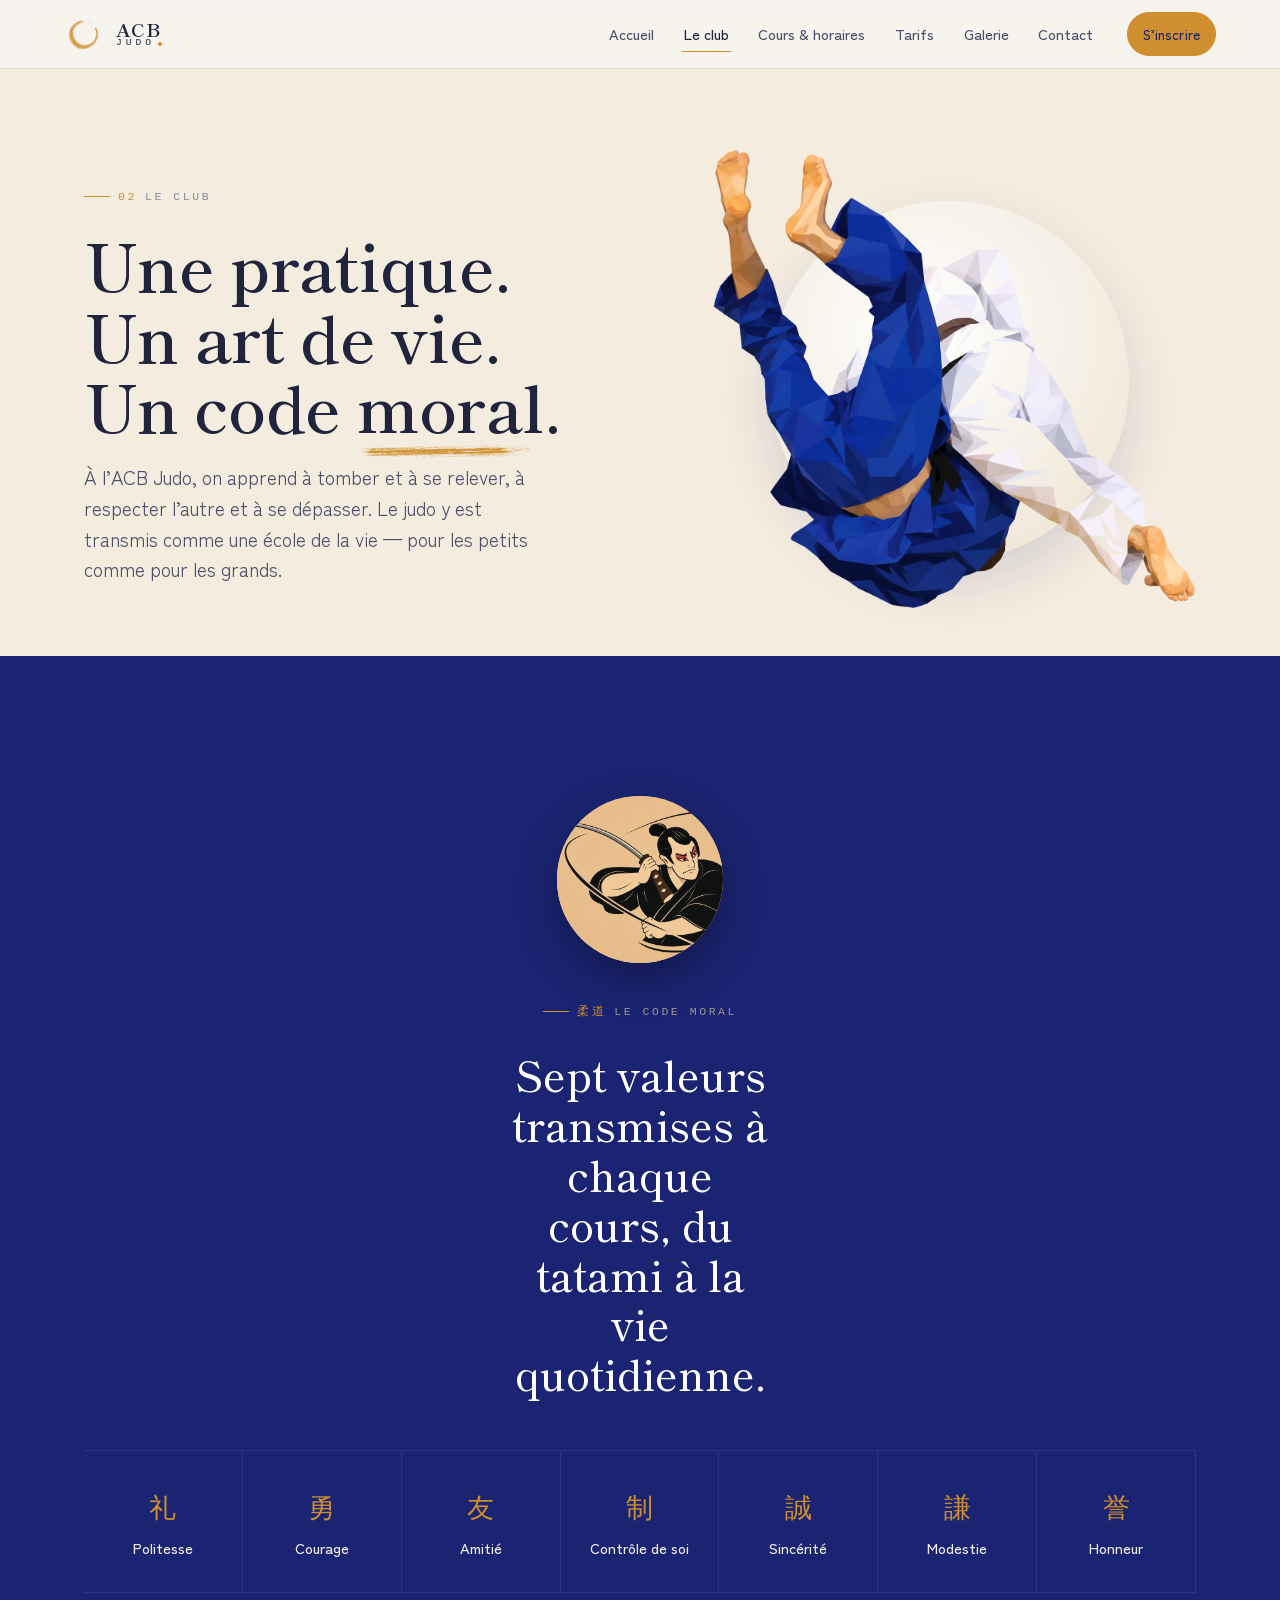
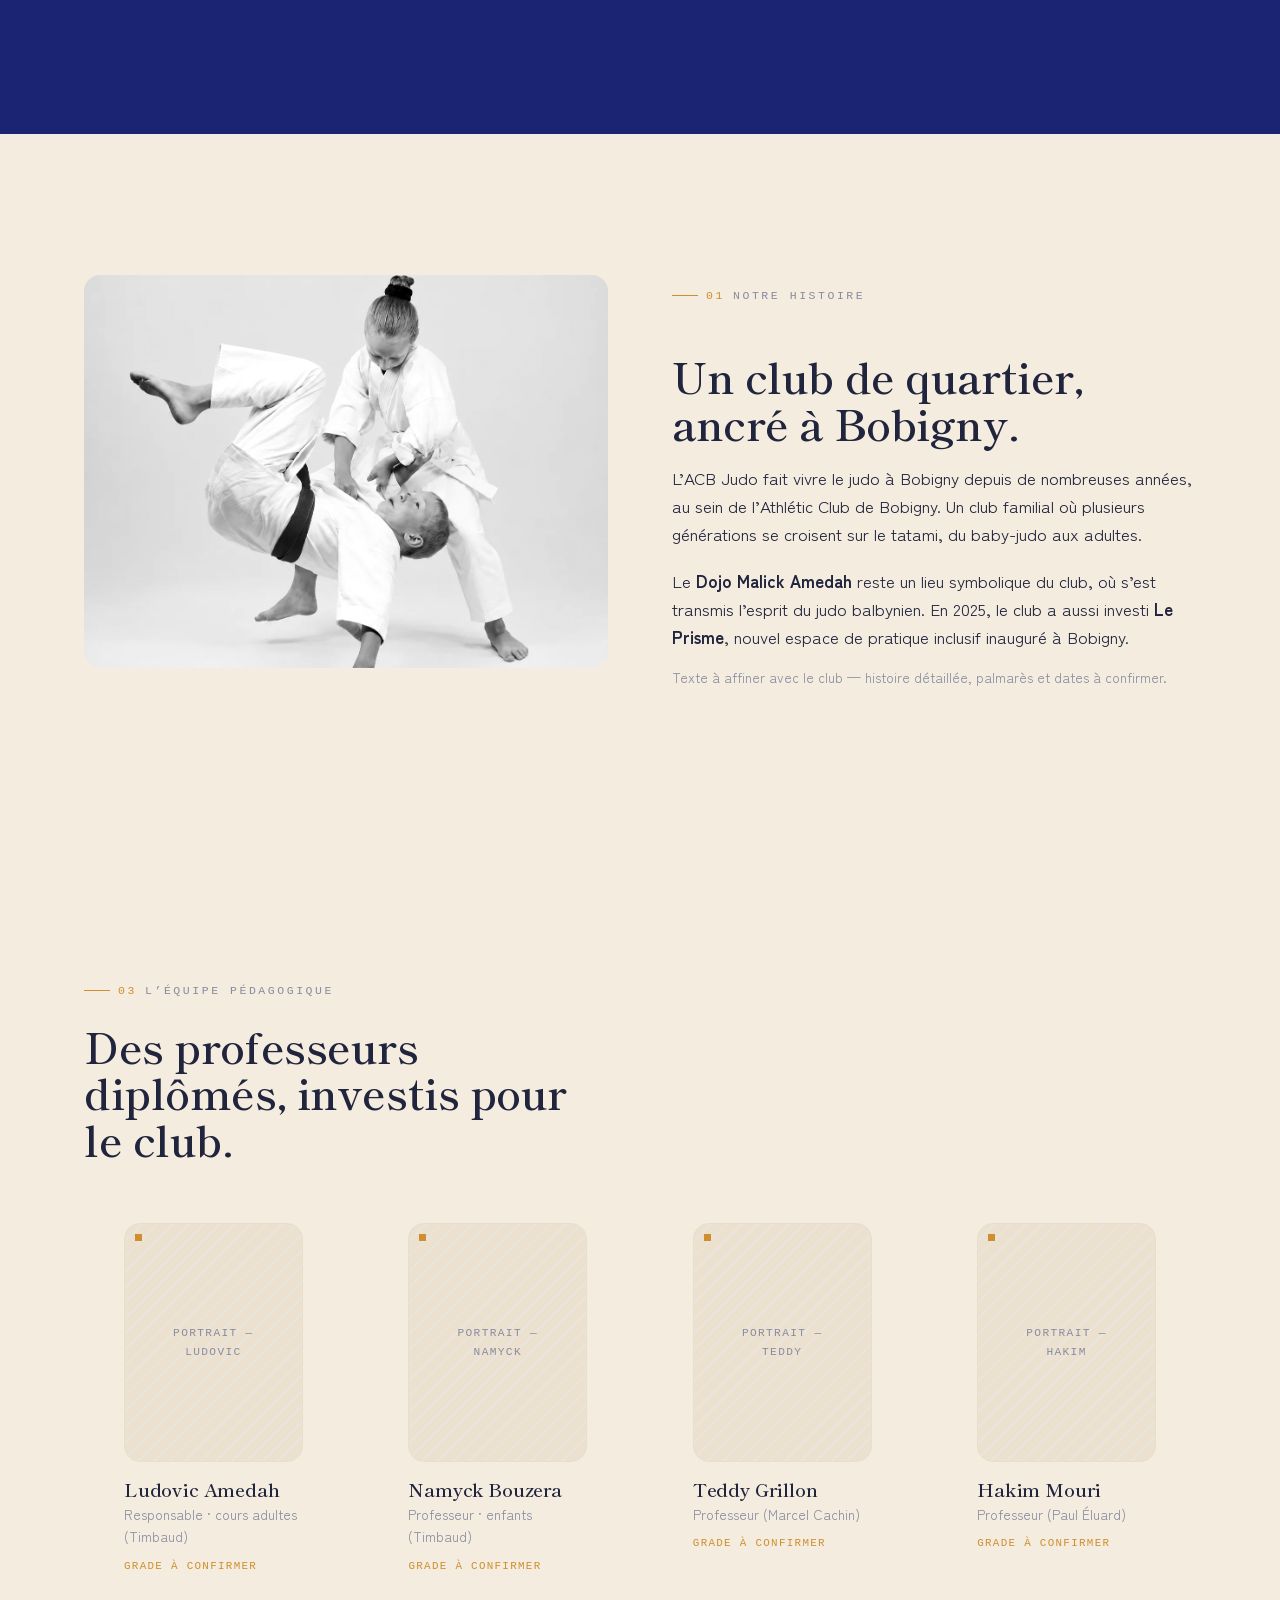
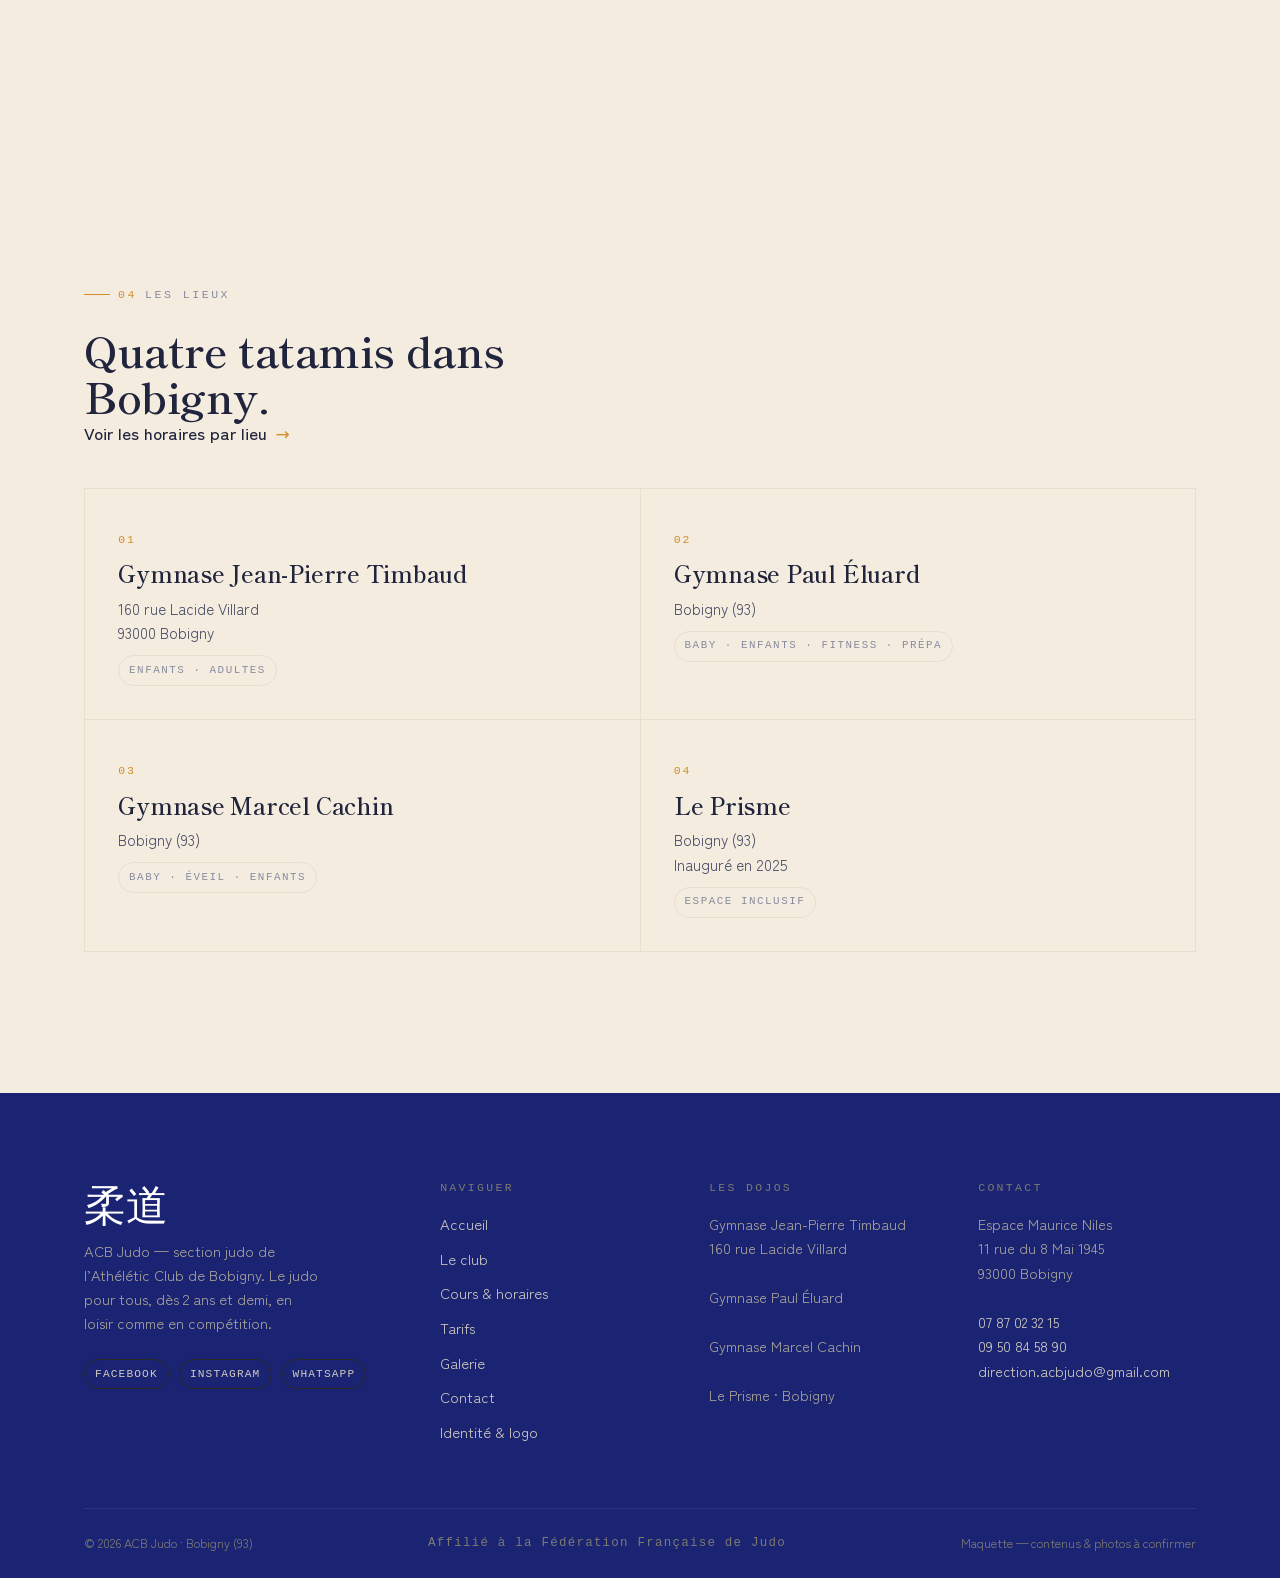
==== commit b1b29d31: "Supprime toutes les ressources externes (cause de la bannière Safari) - Polices auto-hébergées (woff" ====
--- a/club.html
+++ b/club.html
@@ -87,7 +87,7 @@
 <section class="section wrap">
   <div class="histoire">
     <figure class="reveal" style="margin:0">
-      <img class="histo-img" src="https://loremflickr.com/820/620/judo,dojo/all?lock=71" alt="Vie du club">
+      <img class="histo-img" src="assets/photo-kids.webp" alt="Vie du club">
     </figure>
     <div class="flow reveal d1">
       <span class="label"><span class="num">01</span> Notre histoire</span>
--- a/assets/styles.css
+++ b/assets/styles.css
@@ -3,8 +3,15 @@
    Minimalisme japonais · blanc dominant · encre sumi · rouge hinomaru
    ========================================================================= */
 
-/* ---- Fonts ---- */
-@import url('https://fonts.googleapis.com/css2?family=Shippori+Mincho:wght@500;600;700;800&family=Zen+Kaku+Gothic+New:wght@300;400;500;700&display=swap');
+/* ---- Fonts (auto-hébergées : sous-ensemble latin ; les kanji passent en fallback système JP) ---- */
+@font-face{font-family:'Shippori Mincho';font-style:normal;font-weight:500;font-display:swap;src:url('fonts/shippori-mincho-500.woff2') format('woff2');unicode-range:U+0000-00FF,U+0131,U+0152-0153,U+02BB-02BC,U+02C6,U+02DA,U+02DC,U+2000-206F,U+20AC,U+2122,U+2212,U+2215,U+FEFF,U+FFFD;}
+@font-face{font-family:'Shippori Mincho';font-style:normal;font-weight:600;font-display:swap;src:url('fonts/shippori-mincho-600.woff2') format('woff2');unicode-range:U+0000-00FF,U+0131,U+0152-0153,U+02BB-02BC,U+02C6,U+02DA,U+02DC,U+2000-206F,U+20AC,U+2122,U+2212,U+2215,U+FEFF,U+FFFD;}
+@font-face{font-family:'Shippori Mincho';font-style:normal;font-weight:700;font-display:swap;src:url('fonts/shippori-mincho-700.woff2') format('woff2');unicode-range:U+0000-00FF,U+0131,U+0152-0153,U+02BB-02BC,U+02C6,U+02DA,U+02DC,U+2000-206F,U+20AC,U+2122,U+2212,U+2215,U+FEFF,U+FFFD;}
+@font-face{font-family:'Shippori Mincho';font-style:normal;font-weight:800;font-display:swap;src:url('fonts/shippori-mincho-800.woff2') format('woff2');unicode-range:U+0000-00FF,U+0131,U+0152-0153,U+02BB-02BC,U+02C6,U+02DA,U+02DC,U+2000-206F,U+20AC,U+2122,U+2212,U+2215,U+FEFF,U+FFFD;}
+@font-face{font-family:'Zen Kaku Gothic New';font-style:normal;font-weight:300;font-display:swap;src:url('fonts/zen-kaku-gothic-new-300.woff2') format('woff2');unicode-range:U+0000-00FF,U+0131,U+0152-0153,U+02BB-02BC,U+02C6,U+02DA,U+02DC,U+2000-206F,U+20AC,U+2122,U+2212,U+2215,U+FEFF,U+FFFD;}
+@font-face{font-family:'Zen Kaku Gothic New';font-style:normal;font-weight:400;font-display:swap;src:url('fonts/zen-kaku-gothic-new-400.woff2') format('woff2');unicode-range:U+0000-00FF,U+0131,U+0152-0153,U+02BB-02BC,U+02C6,U+02DA,U+02DC,U+2000-206F,U+20AC,U+2122,U+2212,U+2215,U+FEFF,U+FFFD;}
+@font-face{font-family:'Zen Kaku Gothic New';font-style:normal;font-weight:500;font-display:swap;src:url('fonts/zen-kaku-gothic-new-500.woff2') format('woff2');unicode-range:U+0000-00FF,U+0131,U+0152-0153,U+02BB-02BC,U+02C6,U+02DA,U+02DC,U+2000-206F,U+20AC,U+2122,U+2212,U+2215,U+FEFF,U+FFFD;}
+@font-face{font-family:'Zen Kaku Gothic New';font-style:normal;font-weight:700;font-display:swap;src:url('fonts/zen-kaku-gothic-new-700.woff2') format('woff2');unicode-range:U+0000-00FF,U+0131,U+0152-0153,U+02BB-02BC,U+02C6,U+02DA,U+02DC,U+2000-206F,U+20AC,U+2122,U+2212,U+2215,U+FEFF,U+FFFD;}
 
 /* ---- Tokens ---- */
 :root{
@@ -28,8 +35,8 @@
   --night-2:      #232c82;
 
   /* type */
-  --serif: 'Shippori Mincho', 'Noto Serif JP', Georgia, serif;
-  --sans:  'Zen Kaku Gothic New', system-ui, -apple-system, sans-serif;
+  --serif: 'Shippori Mincho', 'Hiragino Mincho ProN', 'Yu Mincho', 'Noto Serif JP', Georgia, serif;
+  --sans:  'Zen Kaku Gothic New', system-ui, -apple-system, 'Hiragino Kaku Gothic ProN', 'Noto Sans JP', sans-serif;
   --mono:  ui-monospace, 'SFMono-Regular', 'Menlo', monospace;
 
   /* rhythm */
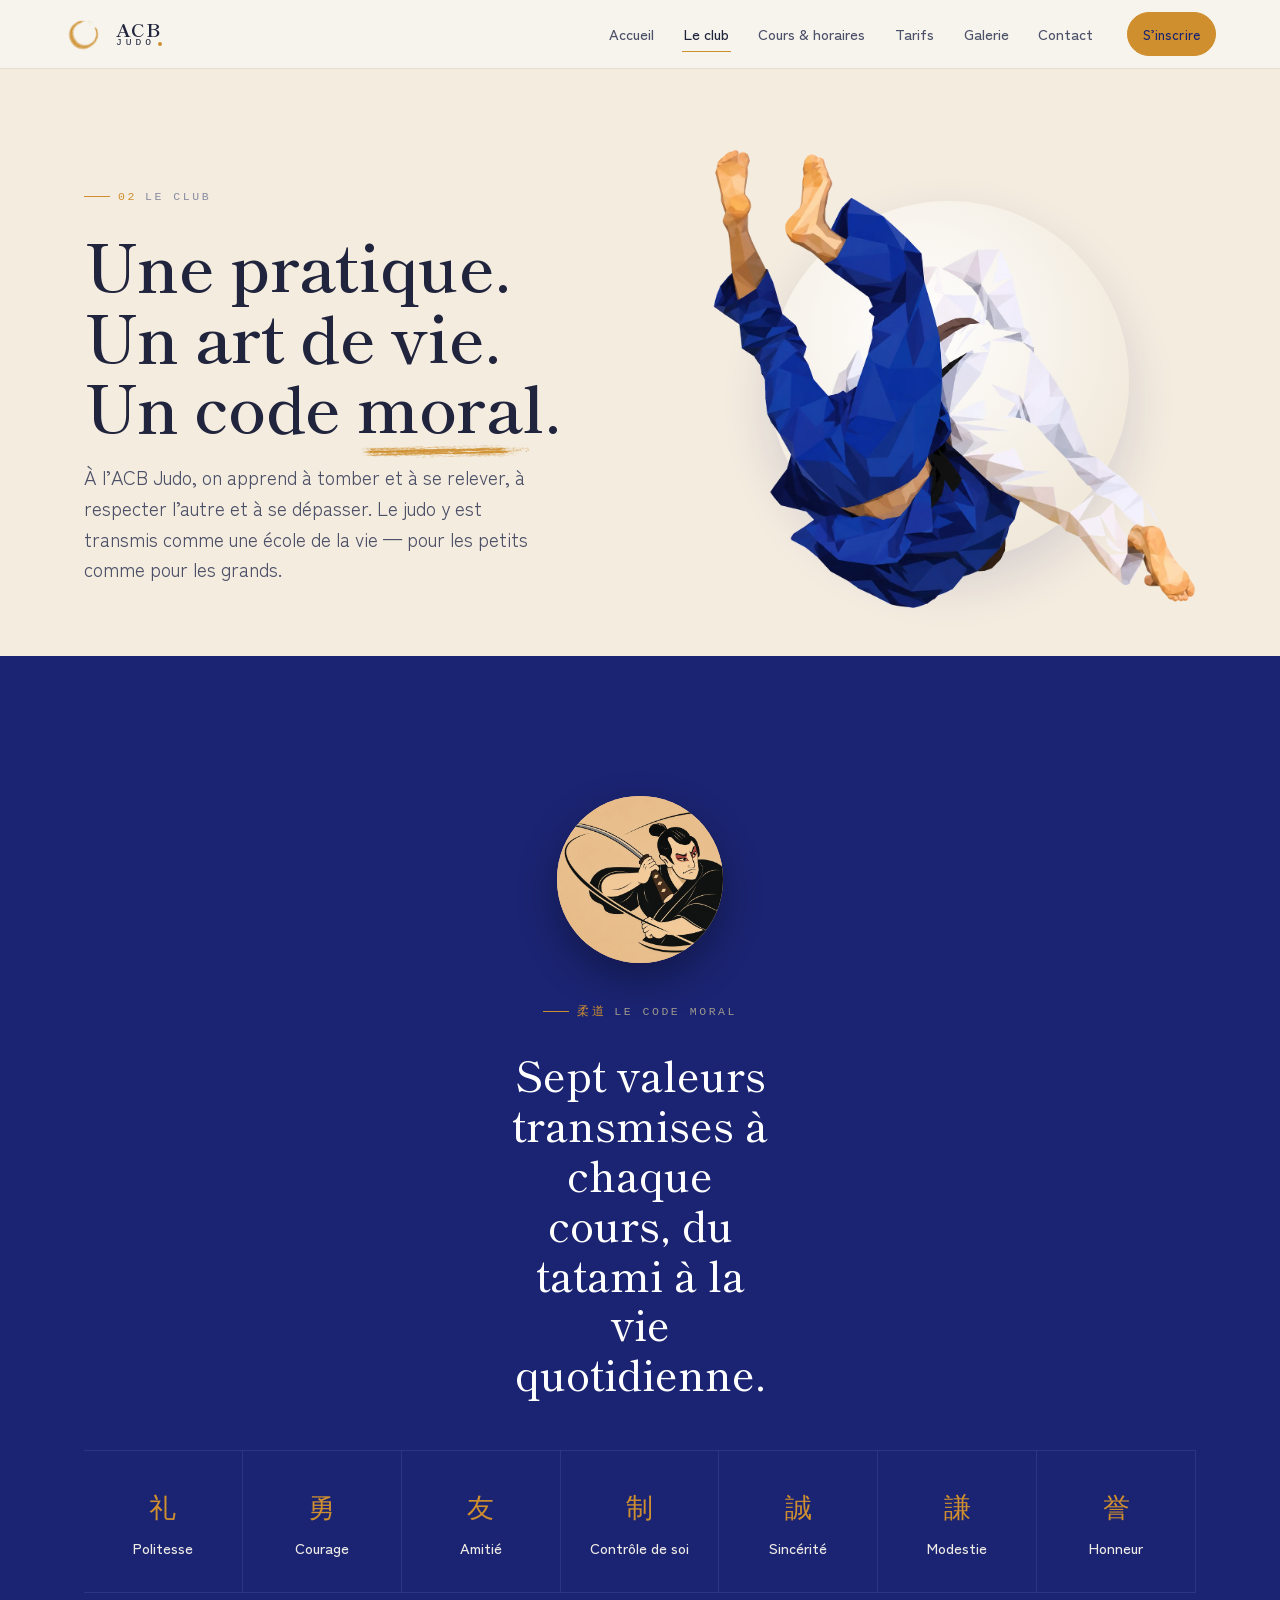
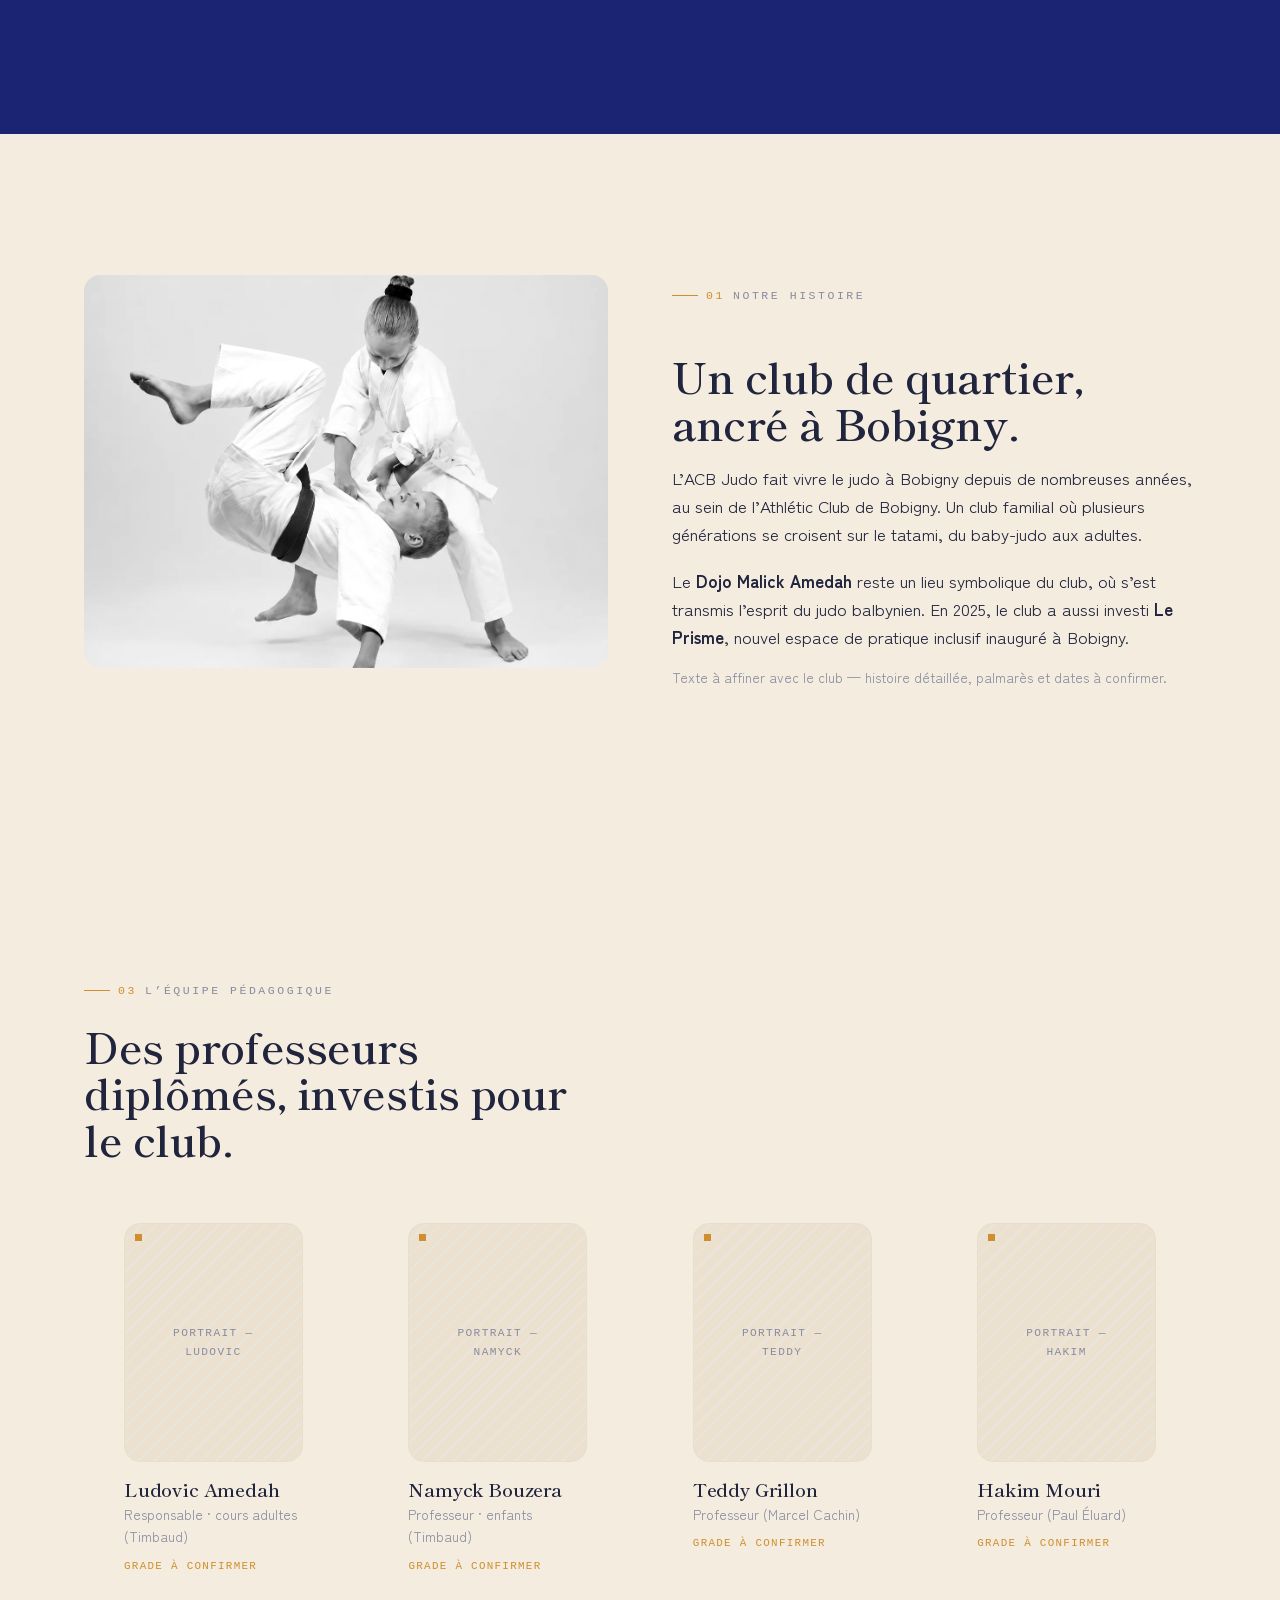
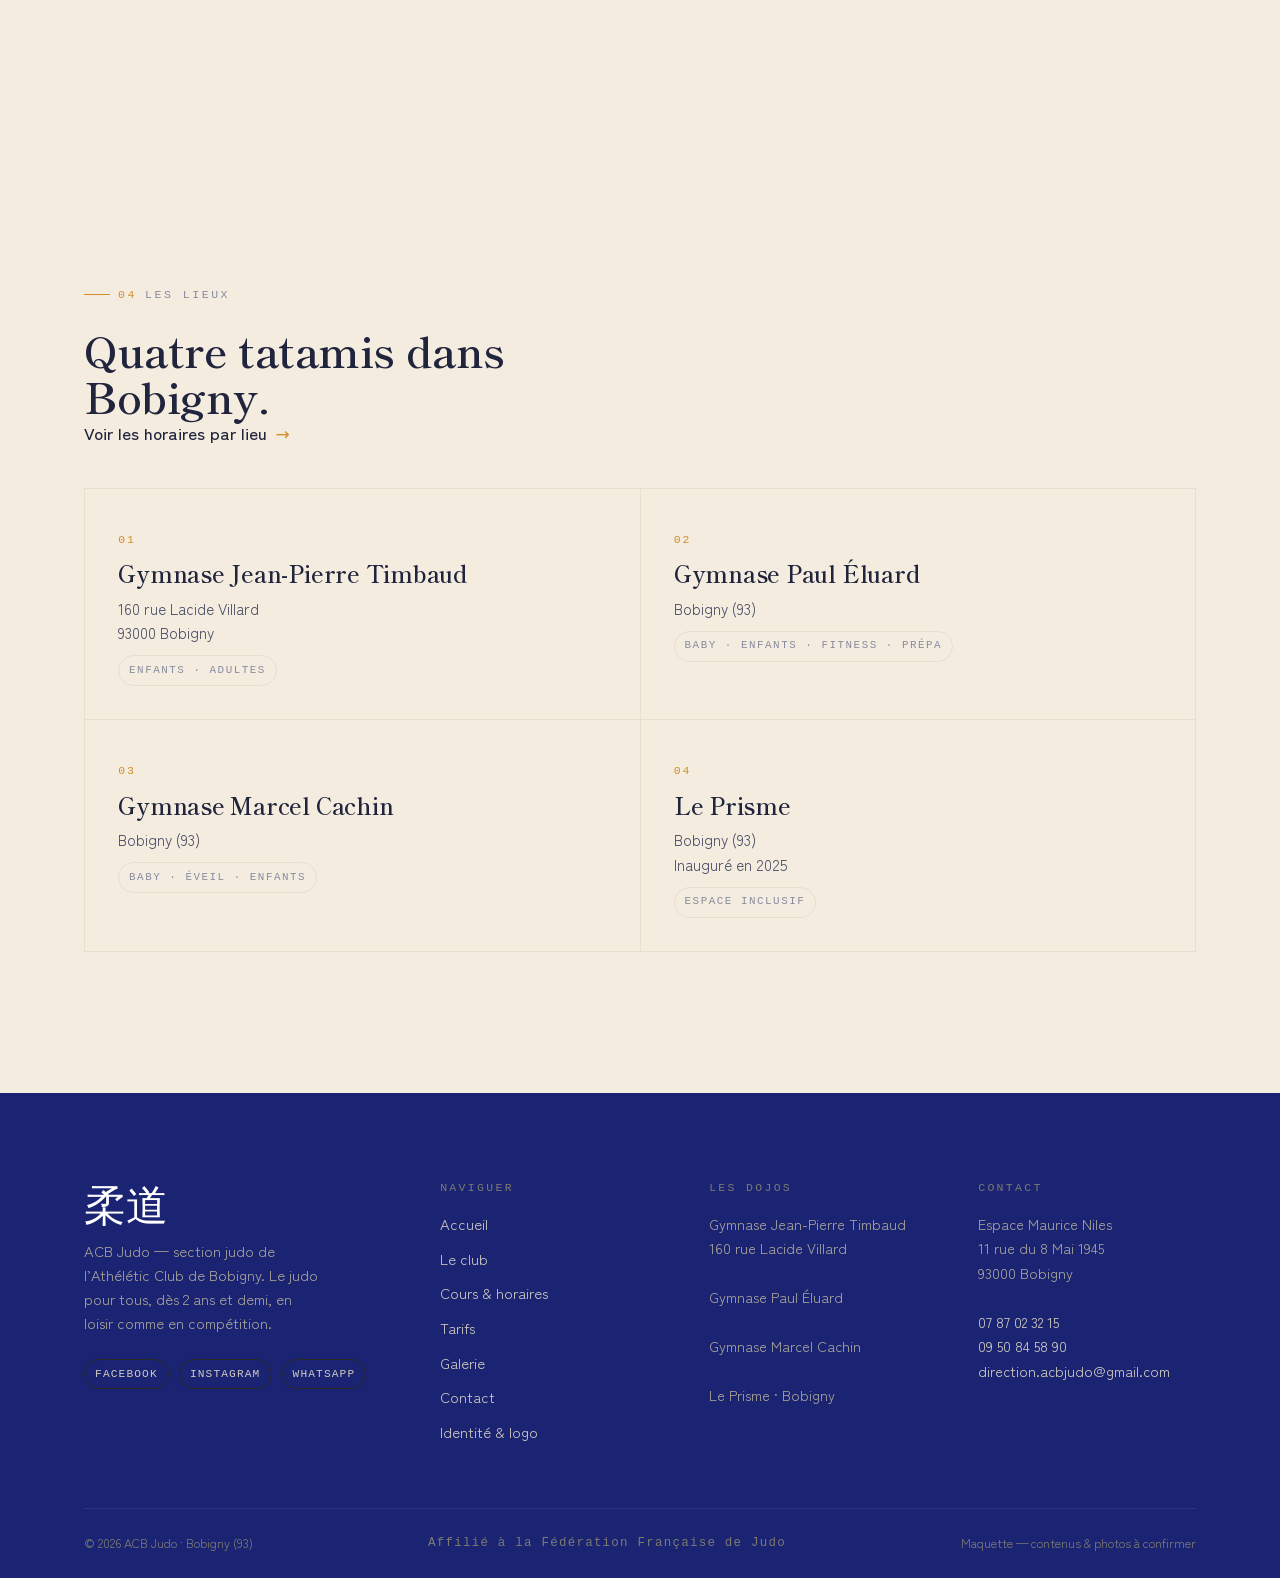
==== commit 0bdf3804: "SEO local : geo + openingHours (JSON-LD SportsClub) + BreadcrumbList - index : ajout geo (48.9094, 2" ====
--- a/club.html
+++ b/club.html
@@ -22,6 +22,7 @@
 <meta name="twitter:title" content="Le club · ACB Judo">
 <meta name="twitter:description" content="L&#x27;ACB Judo : le code moral du judo, l&#x27;histoire du club, l&#x27;équipe pédagogique et les lieux de pratique à Bobigny.">
 <meta name="twitter:image" content="https://acb-judo.github.io/og-cover.jpg">
+<script type="application/ld+json">{"@context":"https://schema.org","@type":"BreadcrumbList","itemListElement":[{"@type":"ListItem","position":1,"name":"Accueil","item":"https://acb-judo.github.io/"},{"@type":"ListItem","position":2,"name":"Le club","item":"https://acb-judo.github.io/club.html"}]}</script>
 <link rel="stylesheet" href="assets/styles.css">
 <style>
 .club-hero{ padding-bottom:clamp(18px,3vw,38px); }
--- a/assets/styles.css
+++ b/assets/styles.css
@@ -17,6 +17,7 @@
 :root{
   /* ink / paper */
   --paper:        #f4ecdf;   /* crème chaud, fond dominant */
+  --paper-hi:     #f6f4ed;   /* crème clair — header collant & status bar (forehead iOS) */
   --paper-pure:   #fffdf8;
   --paper-deep:   #ece1ce;   /* panneaux discrets */
   --ink:          #21243d;   /* encre bleu-nuit, texte & titres */
@@ -33,6 +34,7 @@
   /* bleu ACB pour les sections sombres */
   --night:        #1b2472;
   --night-2:      #232c82;
+  --night-deep:   #121852;   /* indigo profond du voile hero & status bar accueil */
 
   /* type */
   --serif: 'Shippori Mincho', 'Hiragino Mincho ProN', 'Yu Mincho', 'Noto Serif JP', Georgia, serif;
@@ -142,7 +144,7 @@
   transition:background .4s var(--ease), box-shadow .4s var(--ease), padding .4s var(--ease);
 }
 .site-header.solid{
-  background:rgba(247,245,241,.86); backdrop-filter:blur(14px) saturate(1.2);
+  background:var(--paper-hi);
   box-shadow:0 1px 0 var(--line);
   padding-top:calc(12px + env(safe-area-inset-top, 0px)); padding-bottom:12px;
 }
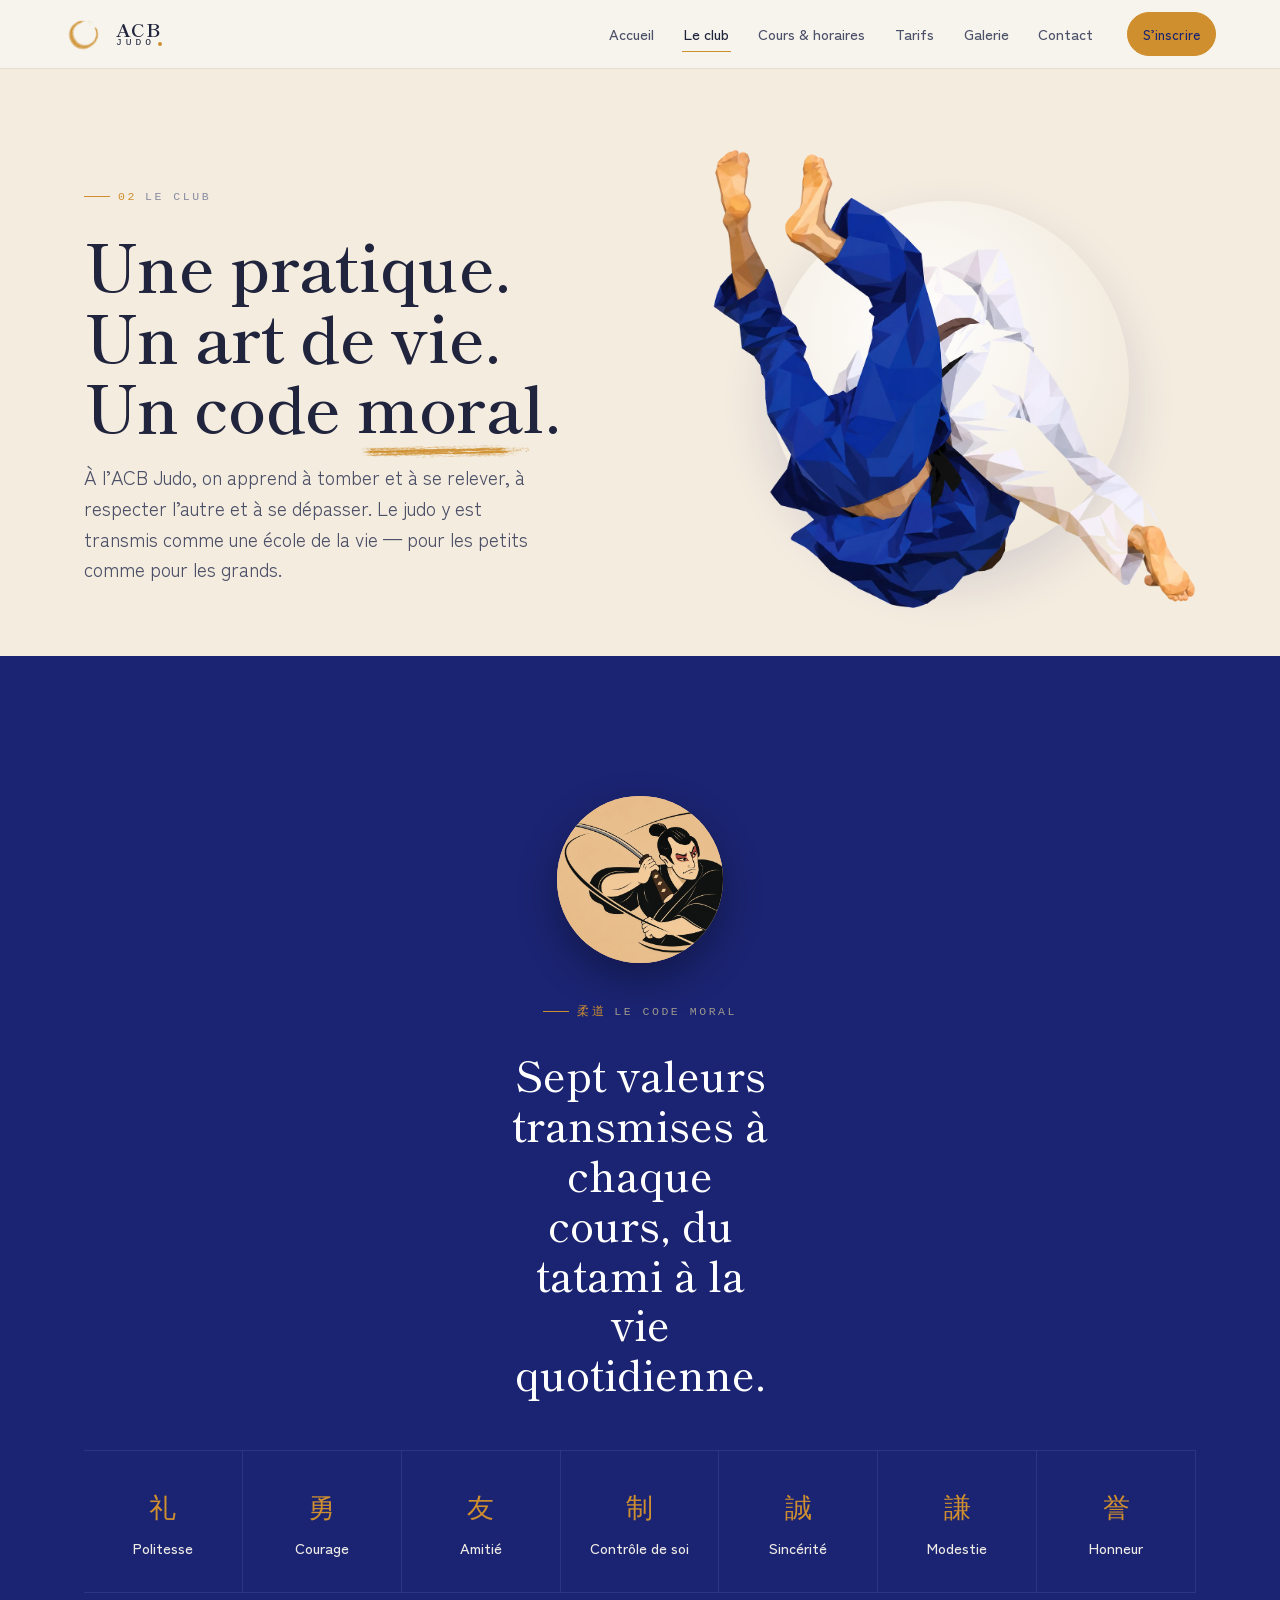
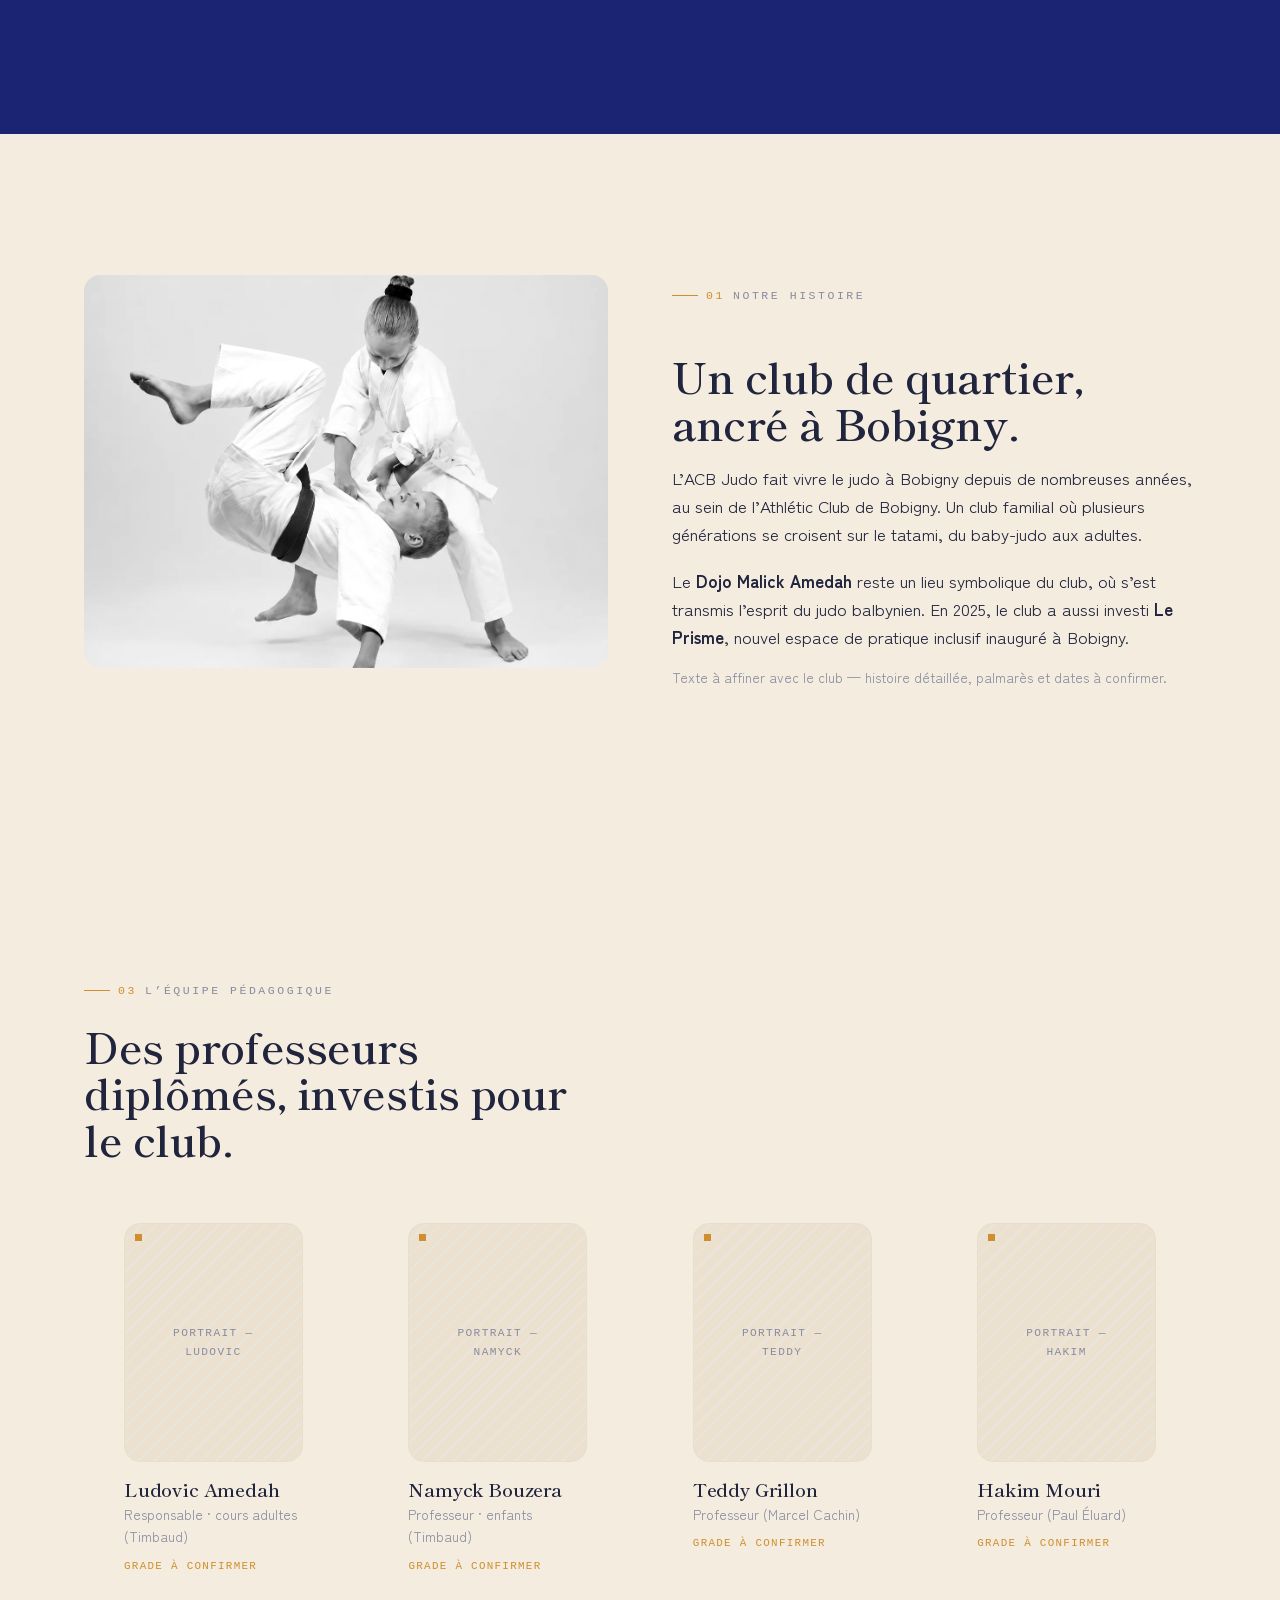
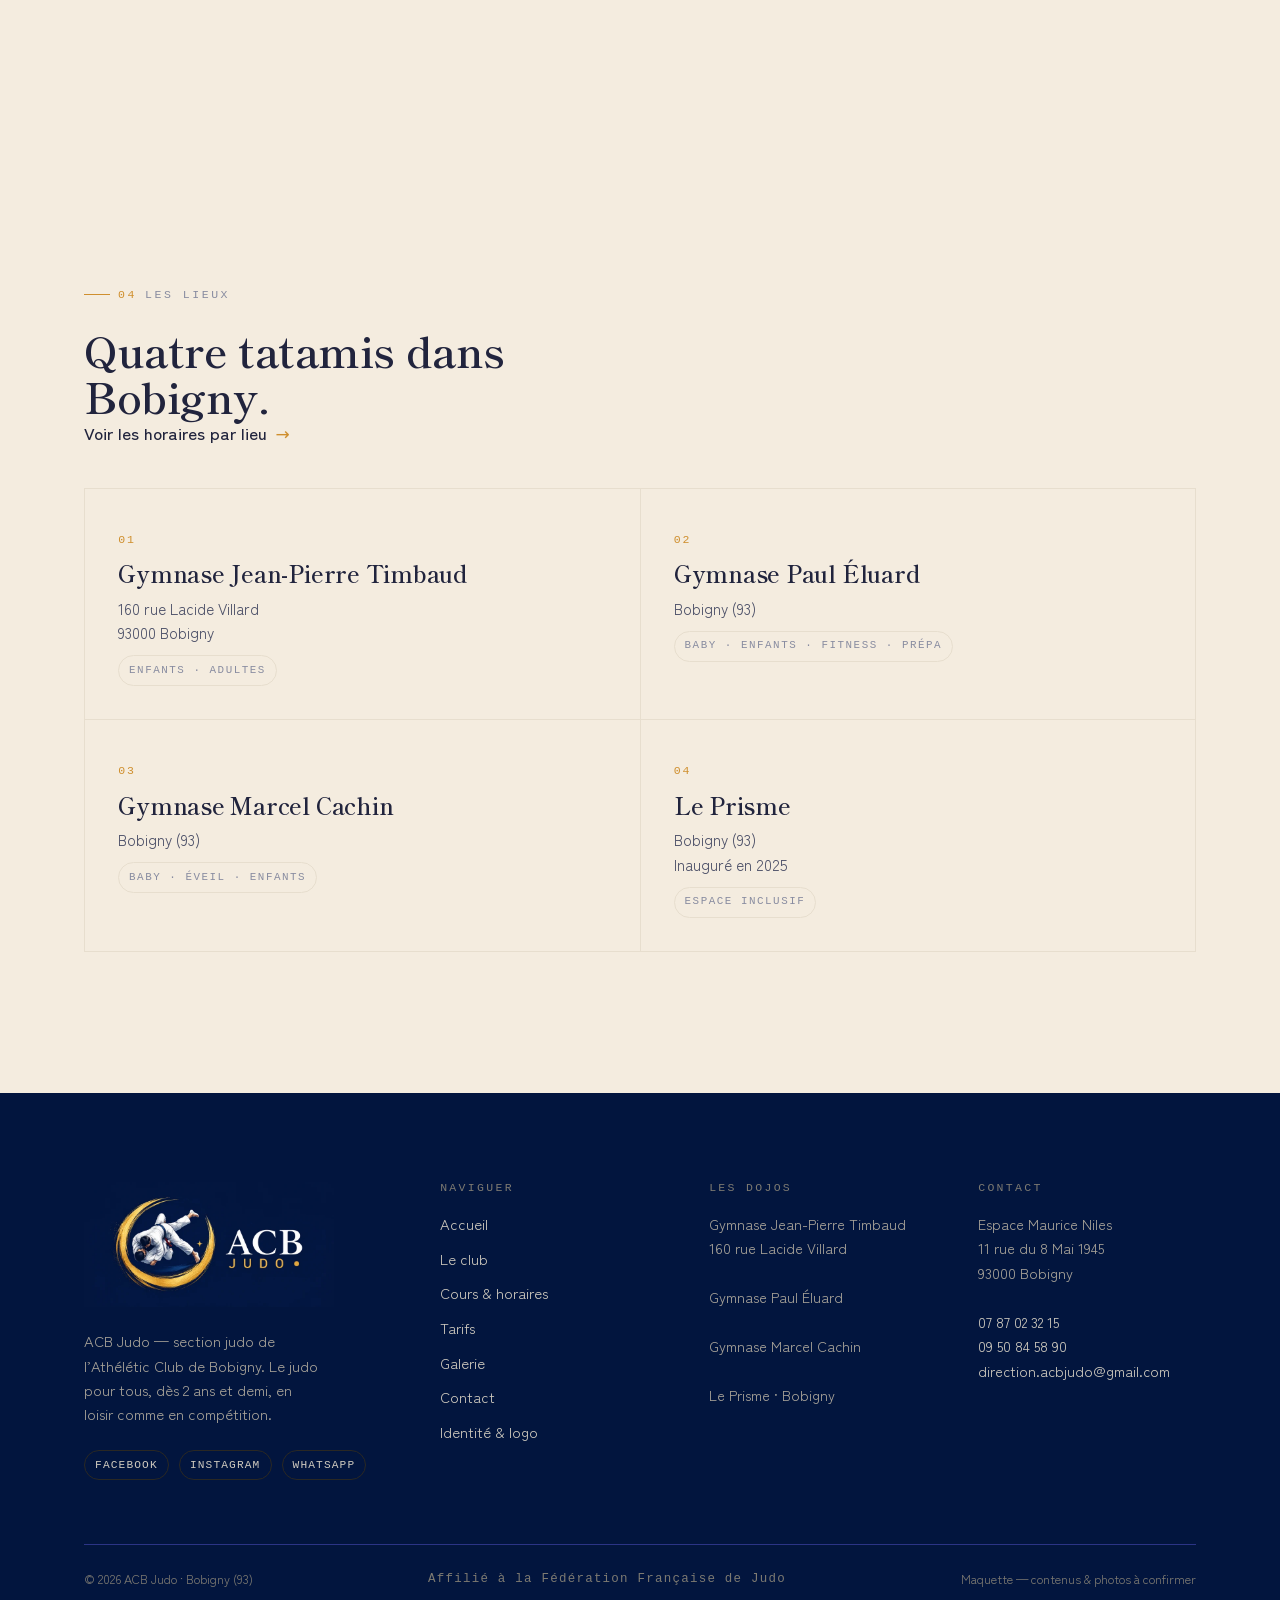
==== commit e1154f45: "Ajout du logo ACB Judo : image de partage (og:image) + footer - og-cover.jpg remplacé par le logo (1" ====
--- a/club.html
+++ b/club.html
@@ -17,7 +17,7 @@
 <meta property="og:url" content="https://acb-judo.github.io/club.html">
 <meta property="og:image" content="https://acb-judo.github.io/og-cover.jpg">
 <meta property="og:image:width" content="1200">
-<meta property="og:image:height" content="630">
+<meta property="og:image:height" content="600">
 <meta name="twitter:card" content="summary_large_image">
 <meta name="twitter:title" content="Le club · ACB Judo">
 <meta name="twitter:description" content="L&#x27;ACB Judo : le code moral du judo, l&#x27;histoire du club, l&#x27;équipe pédagogique et les lieux de pratique à Bobigny.">
--- a/assets/styles.css
+++ b/assets/styles.css
@@ -35,6 +35,7 @@
   --night:        #1b2472;
   --night-2:      #232c82;
   --night-deep:   #121852;   /* indigo profond du voile hero & status bar accueil */
+  --logo-navy:    #02153e;   /* marine du logo — fond du footer (raccord parfait) */
 
   /* type */
   --serif: 'Shippori Mincho', 'Hiragino Mincho ProN', 'Yu Mincho', 'Noto Serif JP', Georgia, serif;
@@ -256,7 +257,8 @@
 .moral .m .fr{ margin-top:.5em; font-size:.92rem; font-weight:500; }
 
 /* ============================ FOOTER ============================ */
-.site-footer{ background:var(--night); color:#cfcabf; padding-top:clamp(56px,7vw,96px); }
+.site-footer{ background:var(--logo-navy); color:#cfcabf; padding-top:clamp(56px,7vw,96px); }
+.footer-logo{ display:block; width:min(290px,82%); height:auto; margin-bottom:1.3em; }
 .site-footer a{ color:#cfcabf; }
 .site-footer a:hover{ color:#fff; }
 .footer-top{ display:grid; grid-template-columns:1.4fr 1fr 1fr 1fr; gap:clamp(28px,4vw,56px); padding-bottom:clamp(40px,5vw,72px); border-bottom:1px solid #2b3486; }
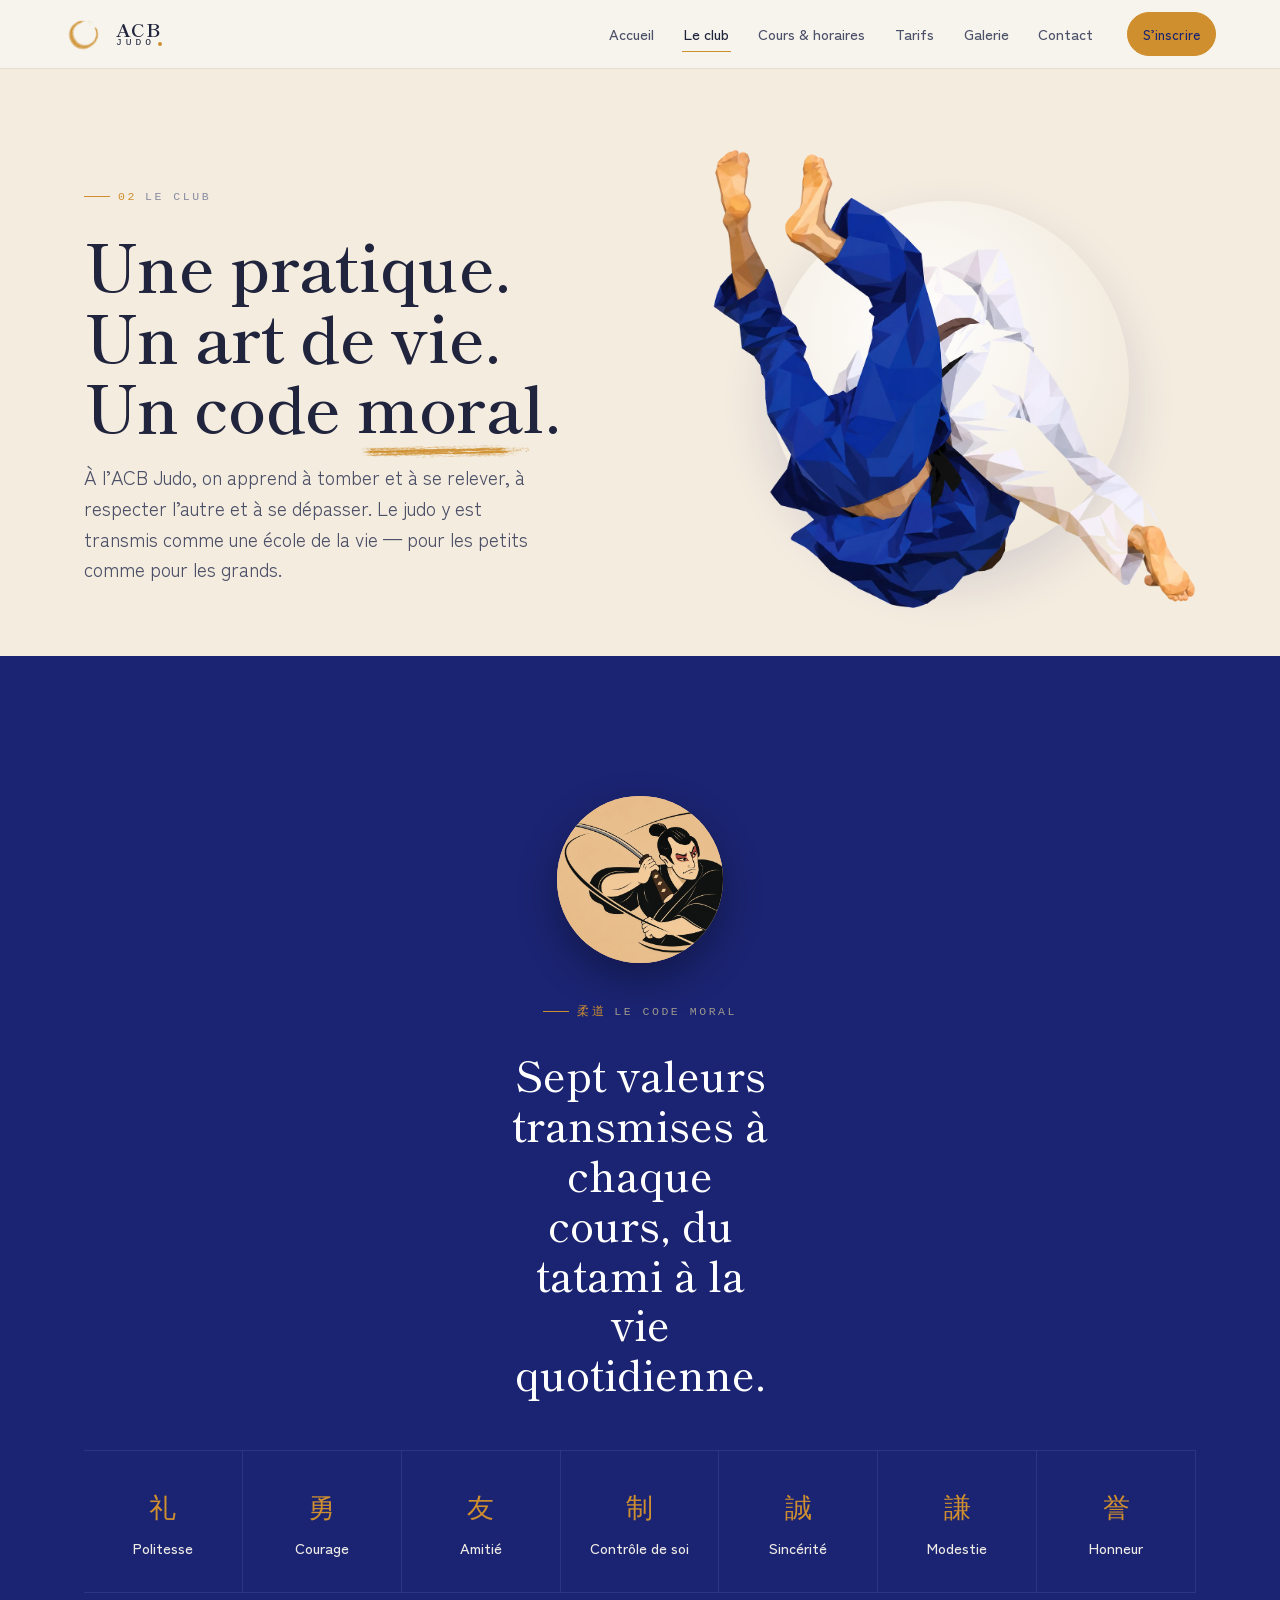
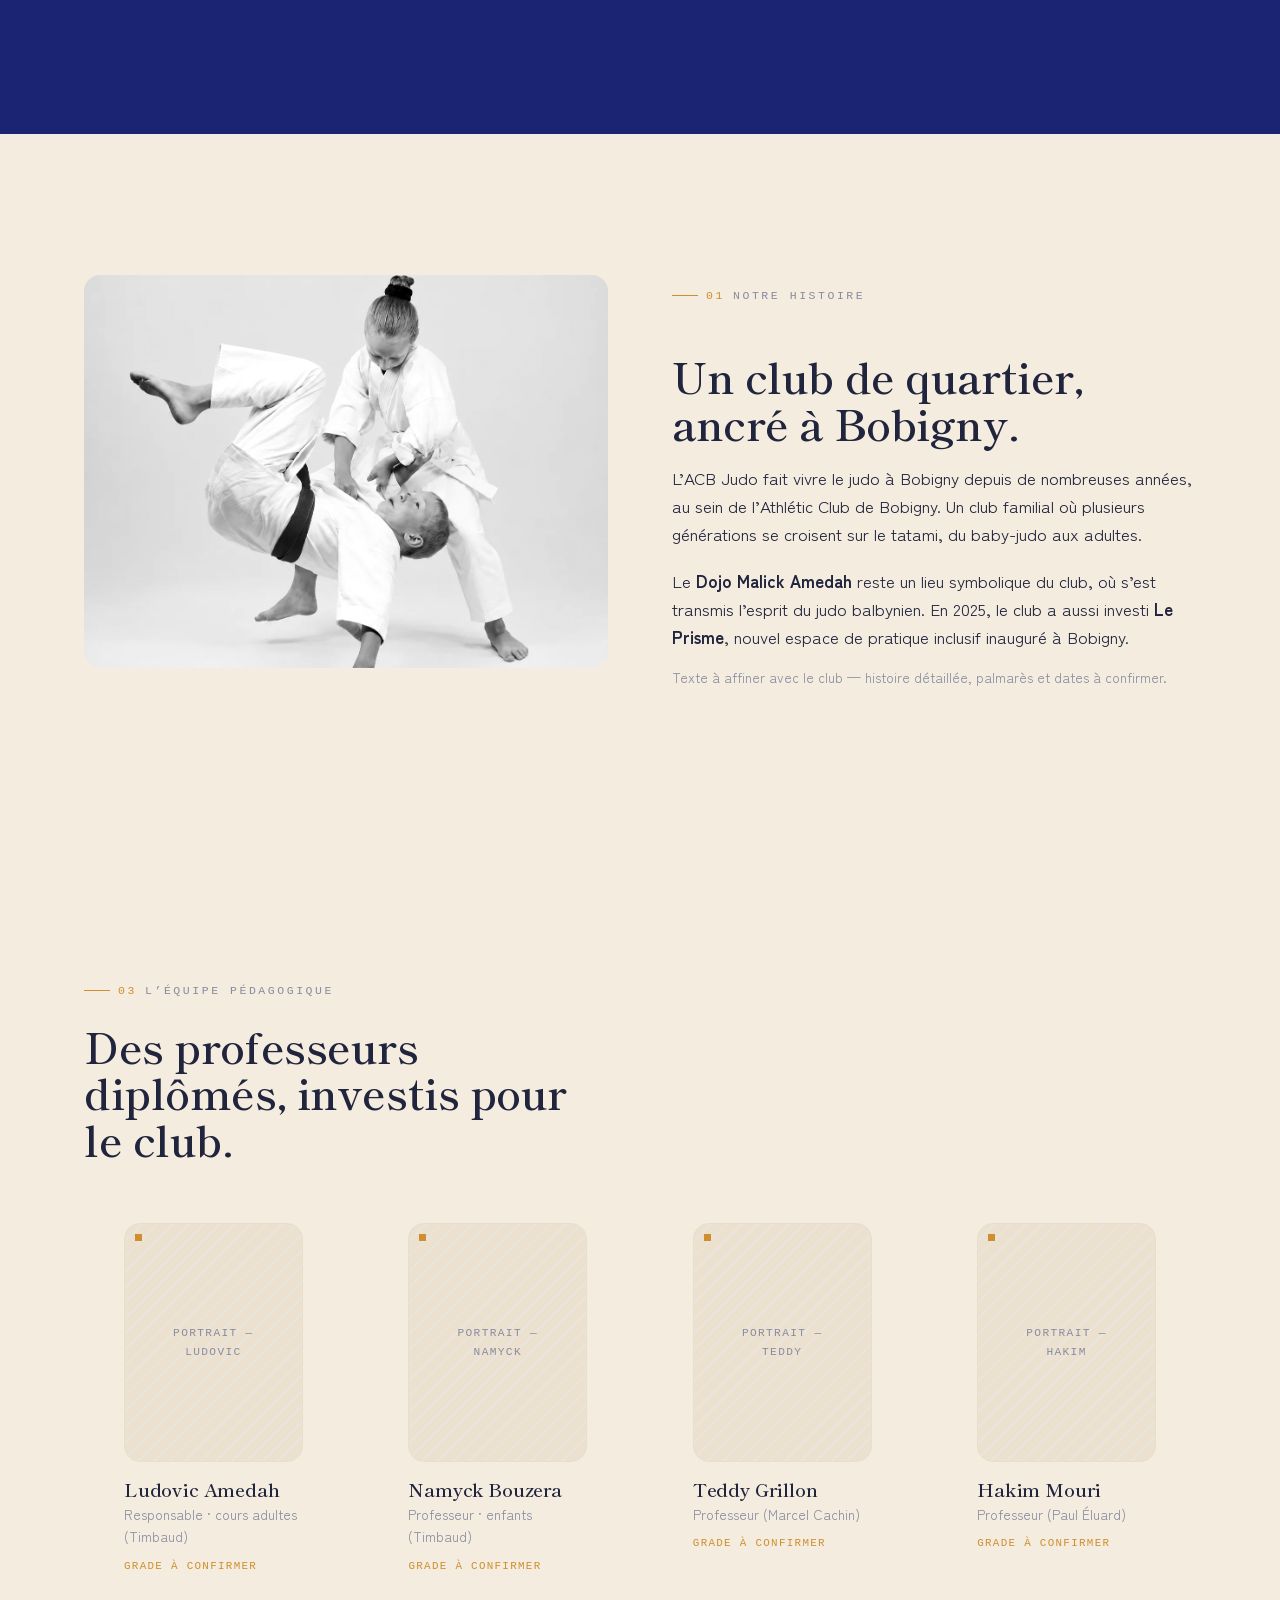
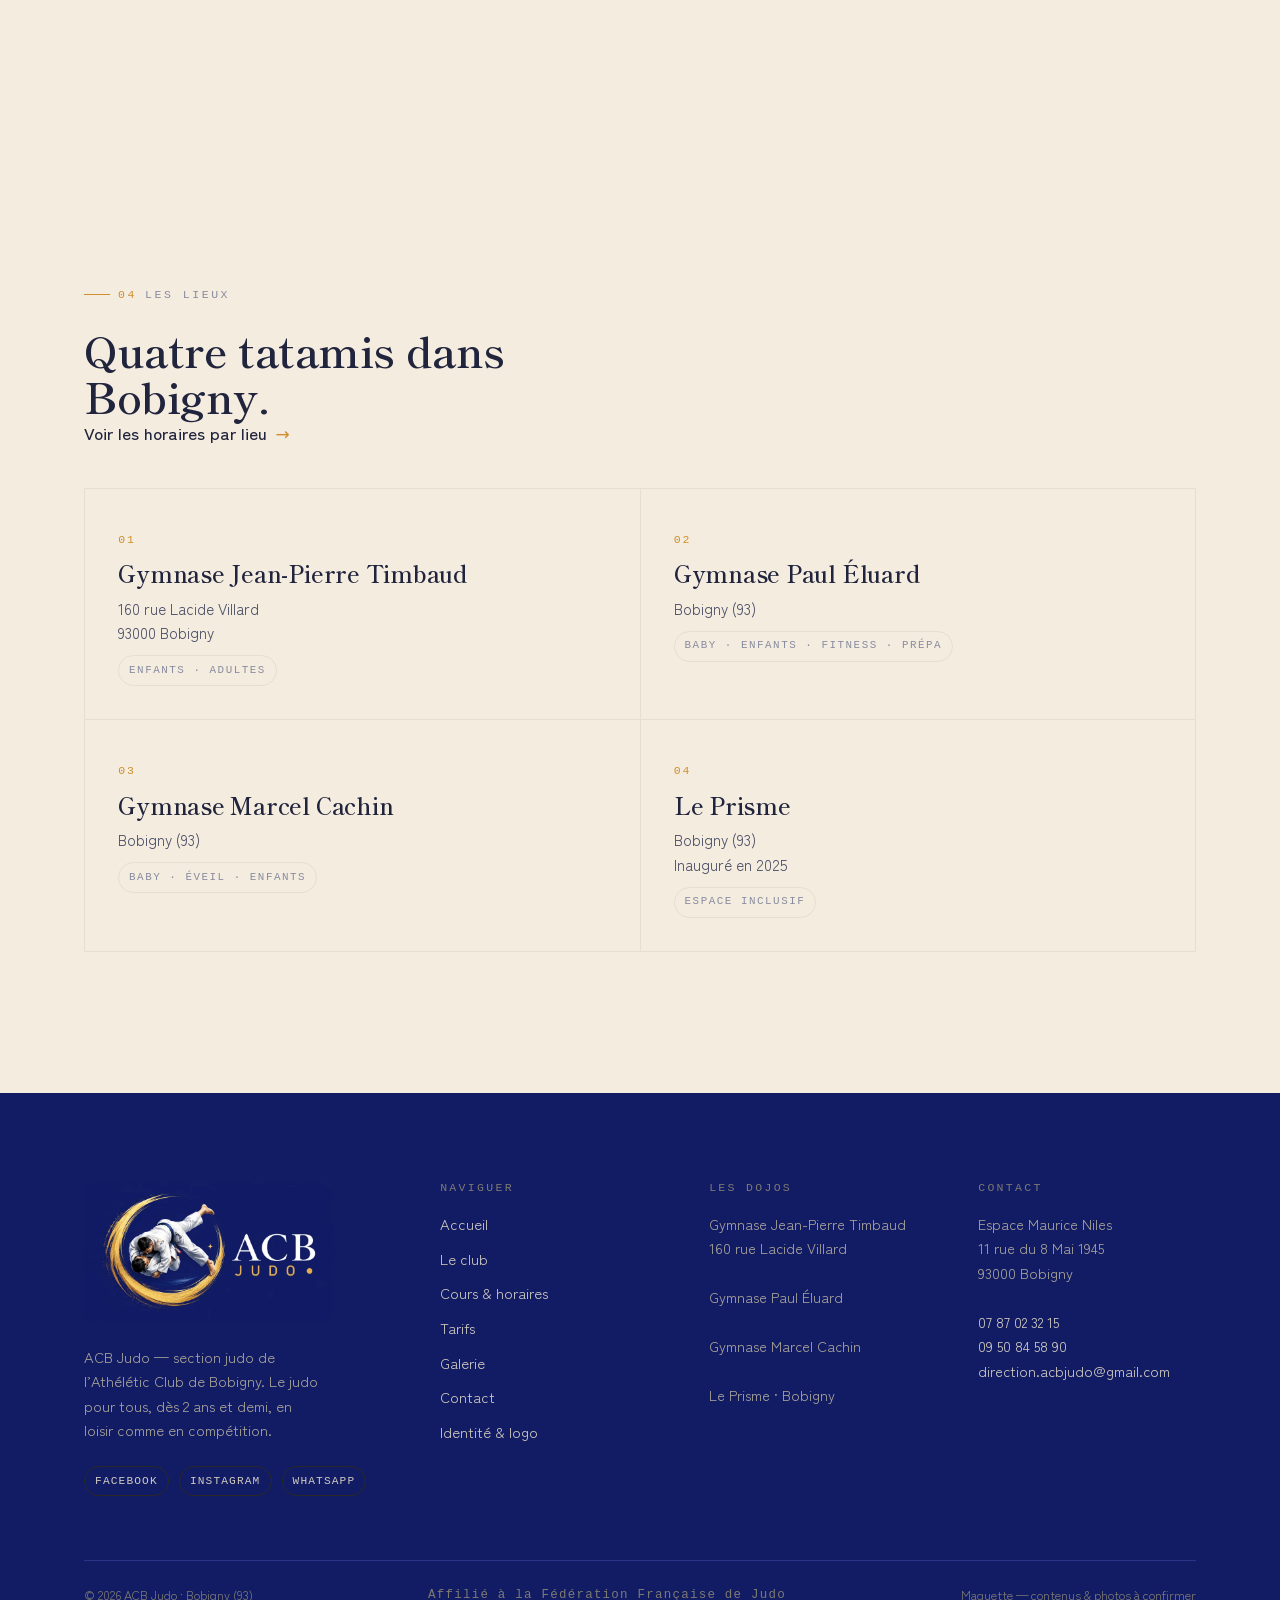
==== commit 0694ff1d: "Nouveau logo (marine #121c64) : footer + og:image régénérés - logo.png mis à jour (fond marine plus " ====
--- a/club.html
+++ b/club.html
@@ -17,7 +17,7 @@
 <meta property="og:url" content="https://acb-judo.github.io/club.html">
 <meta property="og:image" content="https://acb-judo.github.io/og-cover.jpg">
 <meta property="og:image:width" content="1200">
-<meta property="og:image:height" content="600">
+<meta property="og:image:height" content="675">
 <meta name="twitter:card" content="summary_large_image">
 <meta name="twitter:title" content="Le club · ACB Judo">
 <meta name="twitter:description" content="L&#x27;ACB Judo : le code moral du judo, l&#x27;histoire du club, l&#x27;équipe pédagogique et les lieux de pratique à Bobigny.">
--- a/assets/styles.css
+++ b/assets/styles.css
@@ -35,7 +35,7 @@
   --night:        #1b2472;
   --night-2:      #232c82;
   --night-deep:   #121852;   /* indigo profond du voile hero & status bar accueil */
-  --logo-navy:    #02153e;   /* marine du logo — fond du footer (raccord parfait) */
+  --logo-navy:    #121c64;   /* marine du logo — fond du footer (raccord parfait) */
 
   /* type */
   --serif: 'Shippori Mincho', 'Hiragino Mincho ProN', 'Yu Mincho', 'Noto Serif JP', Georgia, serif;
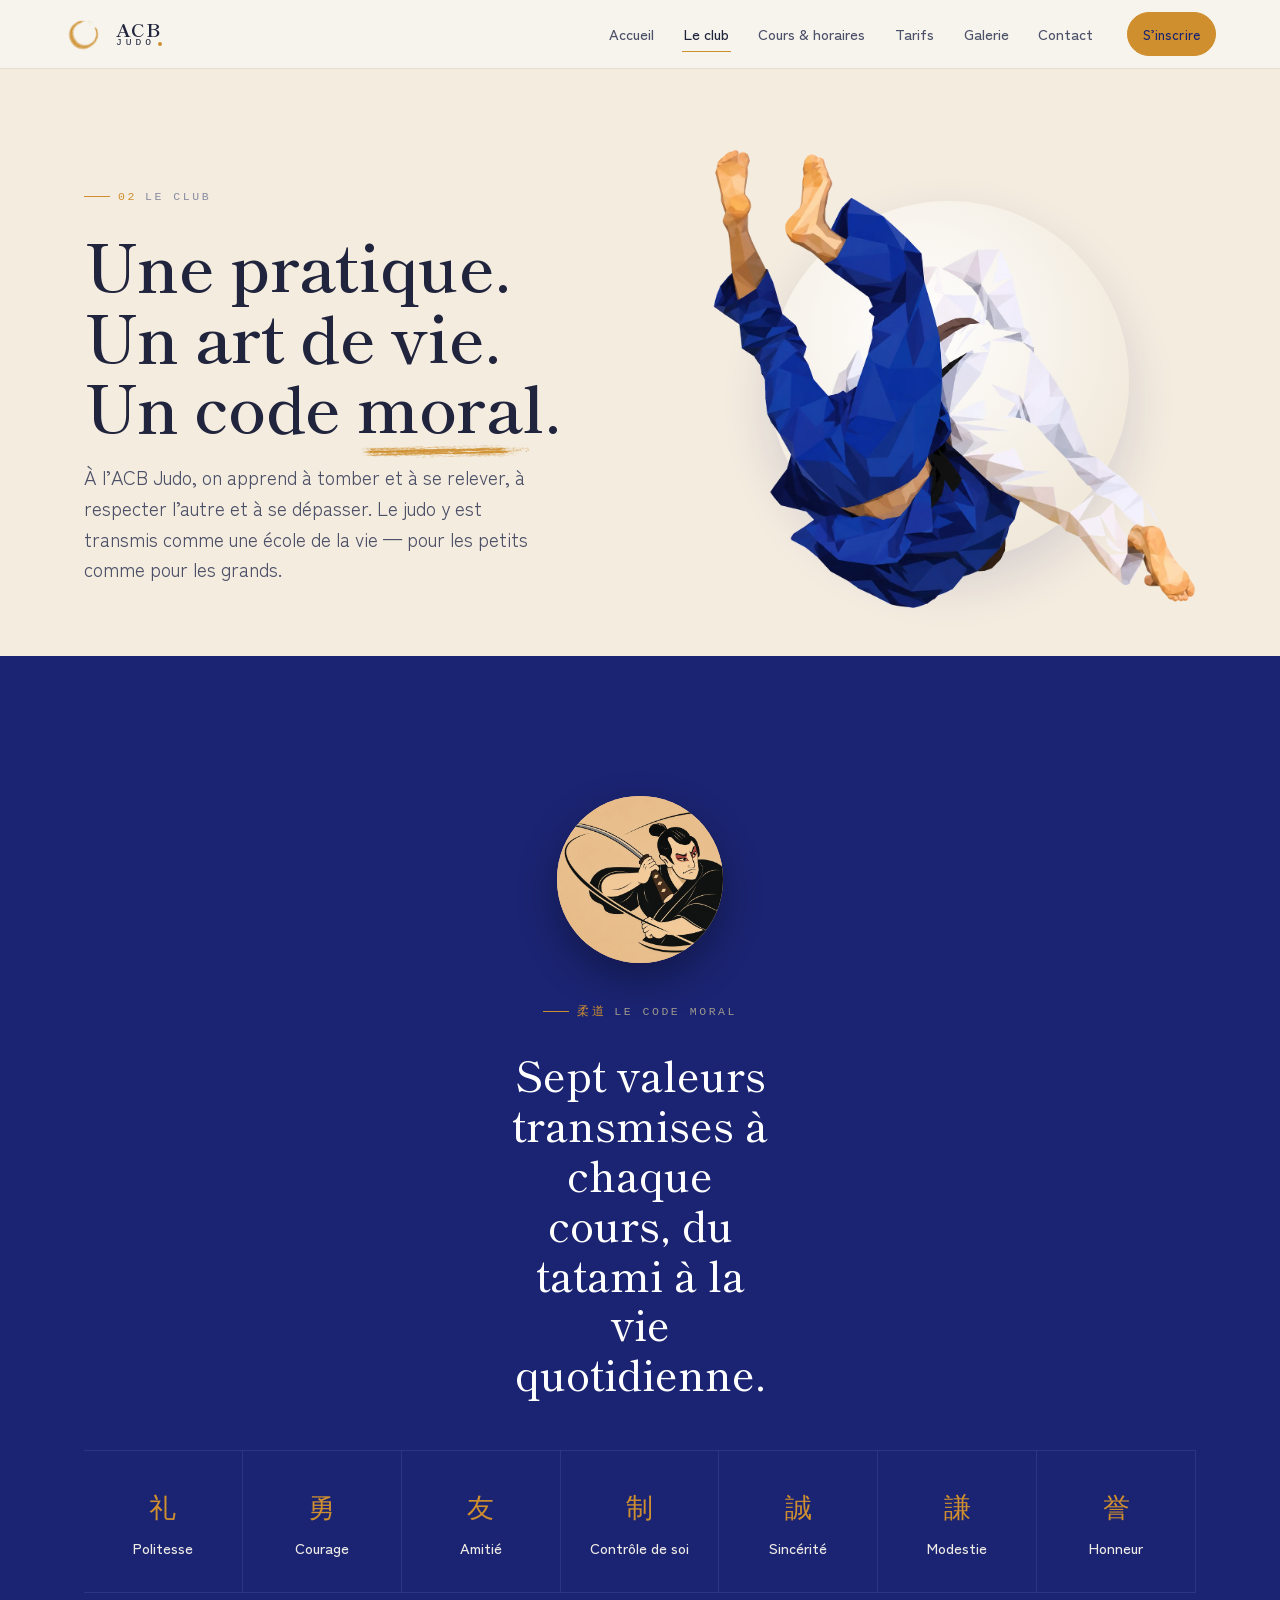
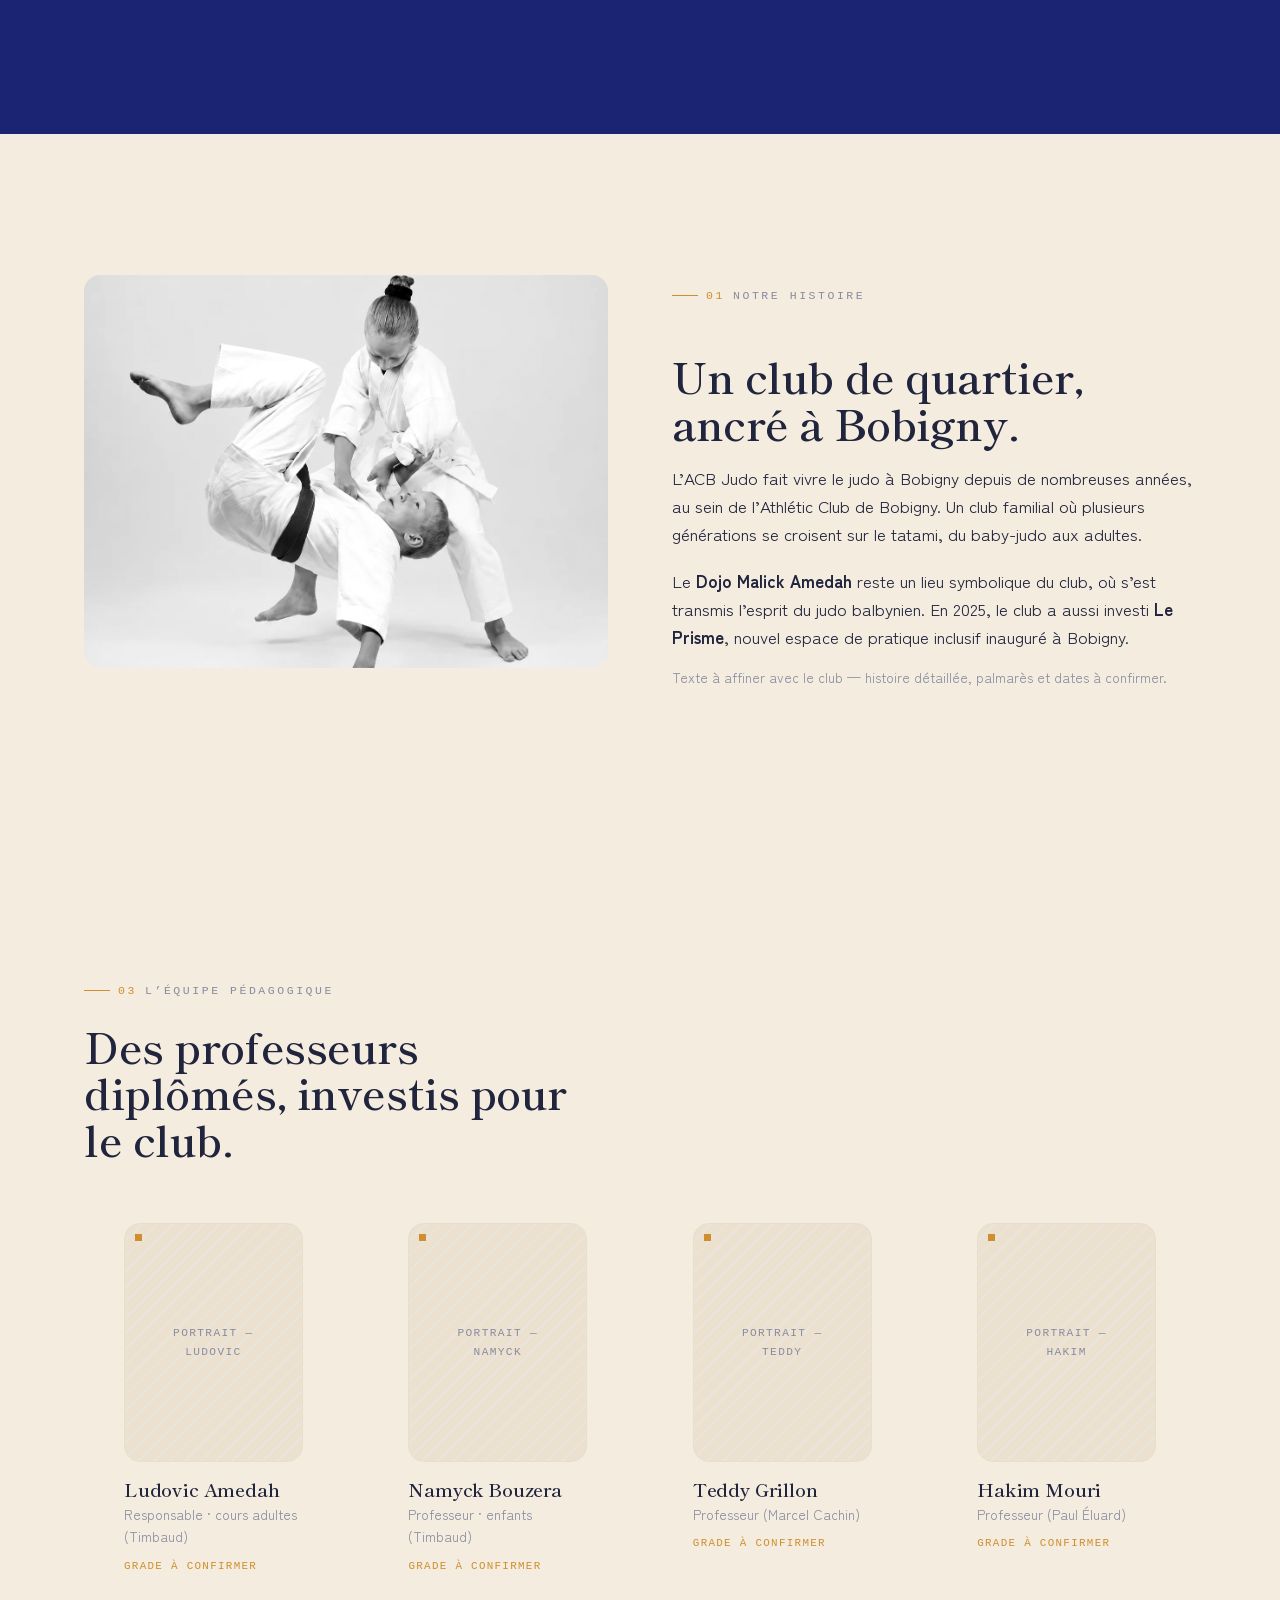
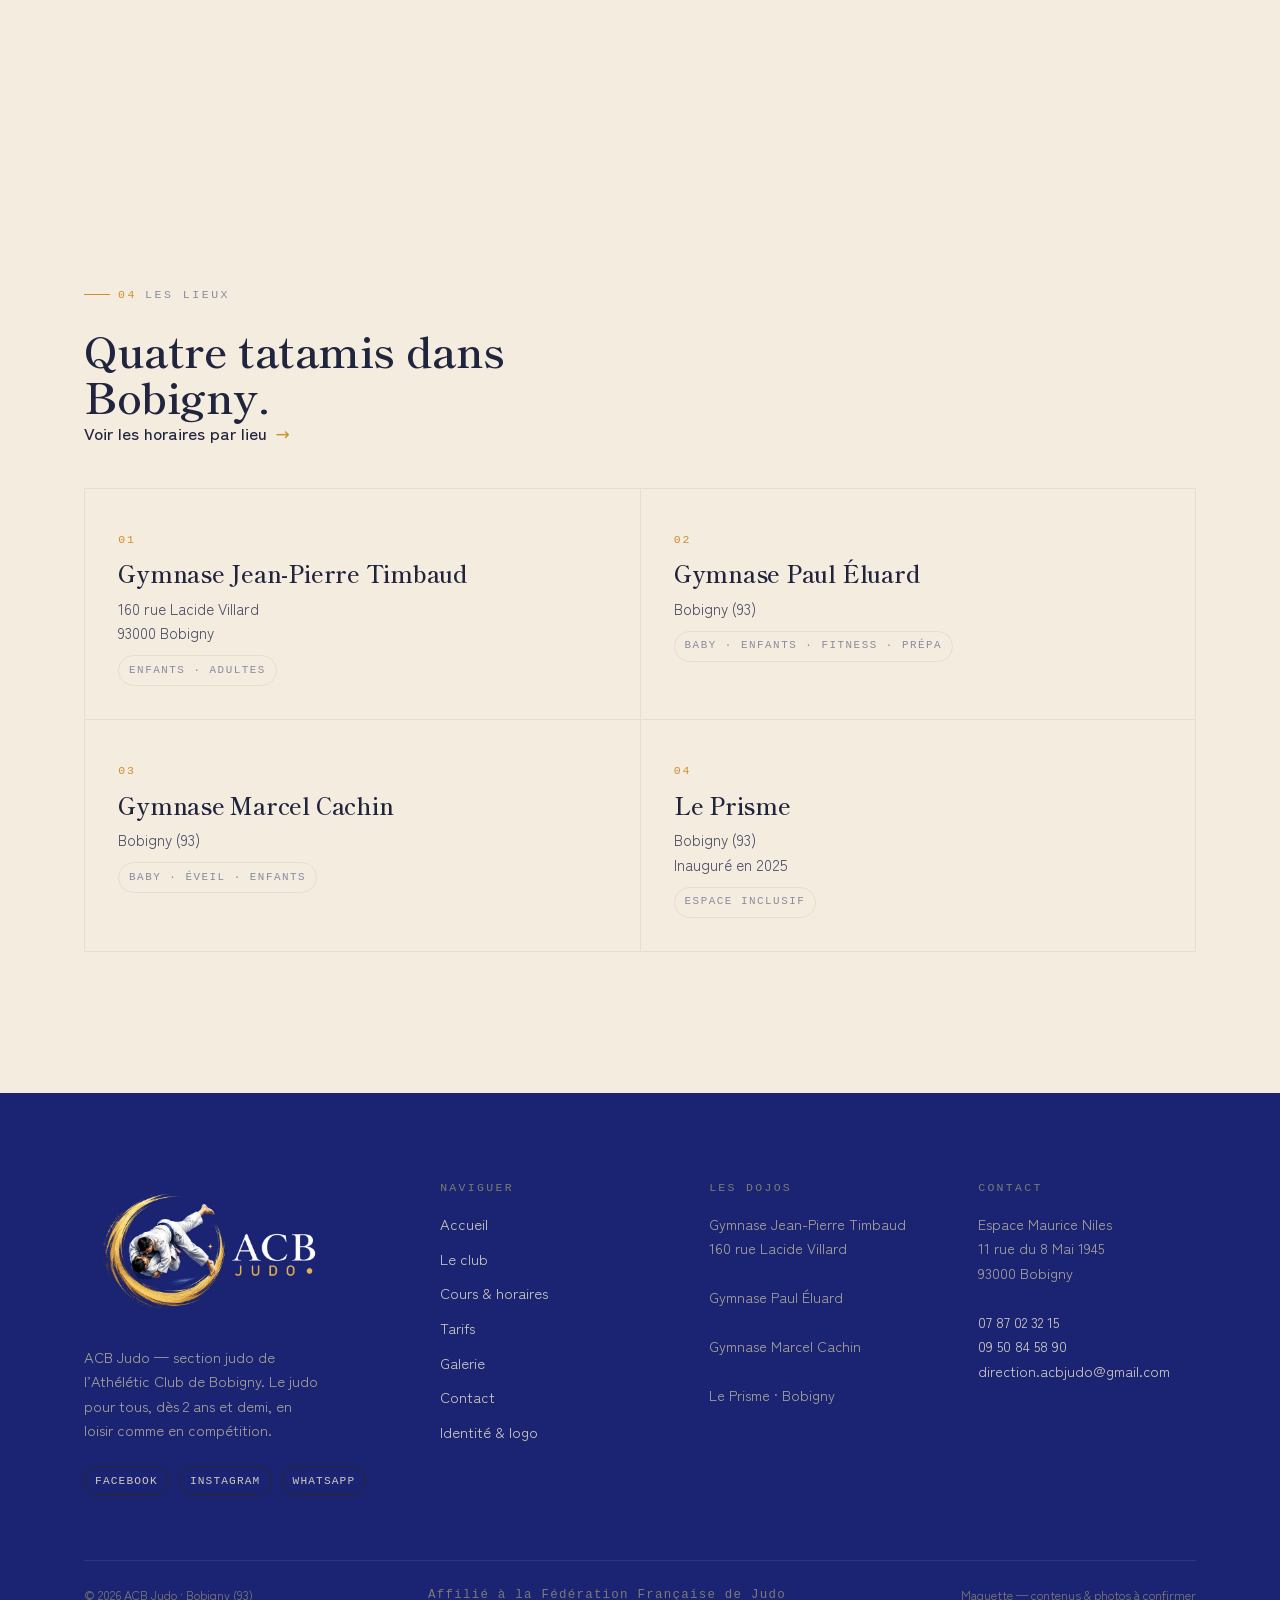
==== commit cb47e808: "Ajout Google Analytics (gtag.js G-R1B9LE2V7G) sur toutes les pages" ====
--- a/club.html
+++ b/club.html
@@ -1,6 +1,14 @@
 <!DOCTYPE html>
 <html lang="fr">
 <head>
+  <!-- Google tag (gtag.js) -->
+  <script async src="https://www.googletagmanager.com/gtag/js?id=G-R1B9LE2V7G"></script>
+  <script>
+    window.dataLayer = window.dataLayer || [];
+    function gtag(){dataLayer.push(arguments);}
+    gtag('js', new Date());
+    gtag('config', 'G-R1B9LE2V7G');
+  </script>
 <meta charset="utf-8">
 <meta name="viewport" content="width=device-width, initial-scale=1, viewport-fit=cover">
 <title>Le club · ACB Judo</title>
--- a/assets/styles.css
+++ b/assets/styles.css
@@ -257,7 +257,7 @@
 .moral .m .fr{ margin-top:.5em; font-size:.92rem; font-weight:500; }
 
 /* ============================ FOOTER ============================ */
-.site-footer{ background:var(--logo-navy); color:#cfcabf; padding-top:clamp(56px,7vw,96px); }
+.site-footer{ background:var(--night); color:#cfcabf; padding-top:clamp(56px,7vw,96px); }
 .footer-logo{ display:block; width:min(290px,82%); height:auto; margin-bottom:1.3em; }
 .site-footer a{ color:#cfcabf; }
 .site-footer a:hover{ color:#fff; }
